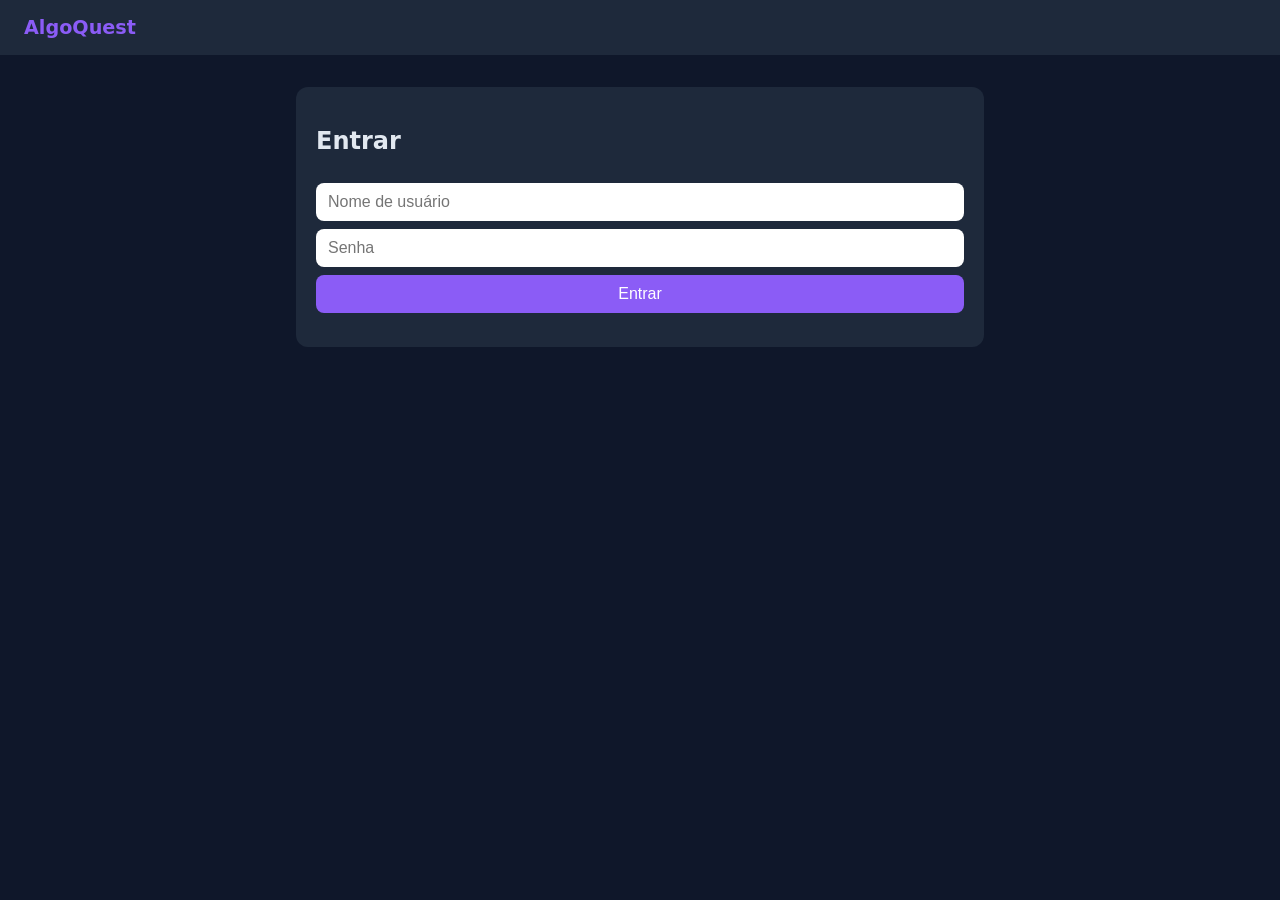
==== frontend/index.html @ e79b4422 "feat: estrutura inicial do AlgoQuest" ====
<!DOCTYPE html>
<html lang="pt-BR">
<head>
  <meta charset="UTF-8">
  <meta name="viewport" content="width=device-width, initial-scale=1">
  <title>AlgoQuest - Login</title>
  <link rel="stylesheet" href="css/style.css">
</head>
<body>
  <header><span class="logo">AlgoQuest</span></header>
  <main>
    <div class="card">
      <h2>Entrar</h2>
      <input id="usuario" placeholder="Nome de usuário">
      <input id="senha" type="password" placeholder="Senha">
      <button id="btnEntrar">Entrar</button>
      <p id="erro" class="muted"></p>
    </div>
  </main>
  <script src="js/api.js"></script>
  <script src="js/login.js"></script>
</body>
</html>
---- frontend/css/style.css ----
:root { --bg:#0f172a; --card:#1e293b; --text:#e2e8f0; --accent:#8b5cf6; --muted:#94a3b8; }
* { box-sizing: border-box; }
body { margin:0; font-family: system-ui, sans-serif; background:var(--bg); color:var(--text); }
header { display:flex; justify-content:space-between; align-items:center; padding:16px 24px; background:var(--card); }
header .logo { font-weight:700; color:var(--accent); font-size:1.2rem; }
main { max-width:720px; margin:32px auto; padding:0 16px; }
.card { background:var(--card); border-radius:12px; padding:20px; margin-bottom:16px; }
input, button { width:100%; padding:10px 12px; margin-top:8px; border-radius:8px; border:none; font-size:1rem; }
button { background:var(--accent); color:#fff; cursor:pointer; }
.muted { color:var(--muted); font-size:.9rem; }
.bar { height:8px; background:#334155; border-radius:4px; overflow:hidden; margin-top:8px; }
.bar > div { height:100%; width:0%; background:var(--accent); }
.opcao { display:block; background:#334155; color:var(--text); text-align:left; }
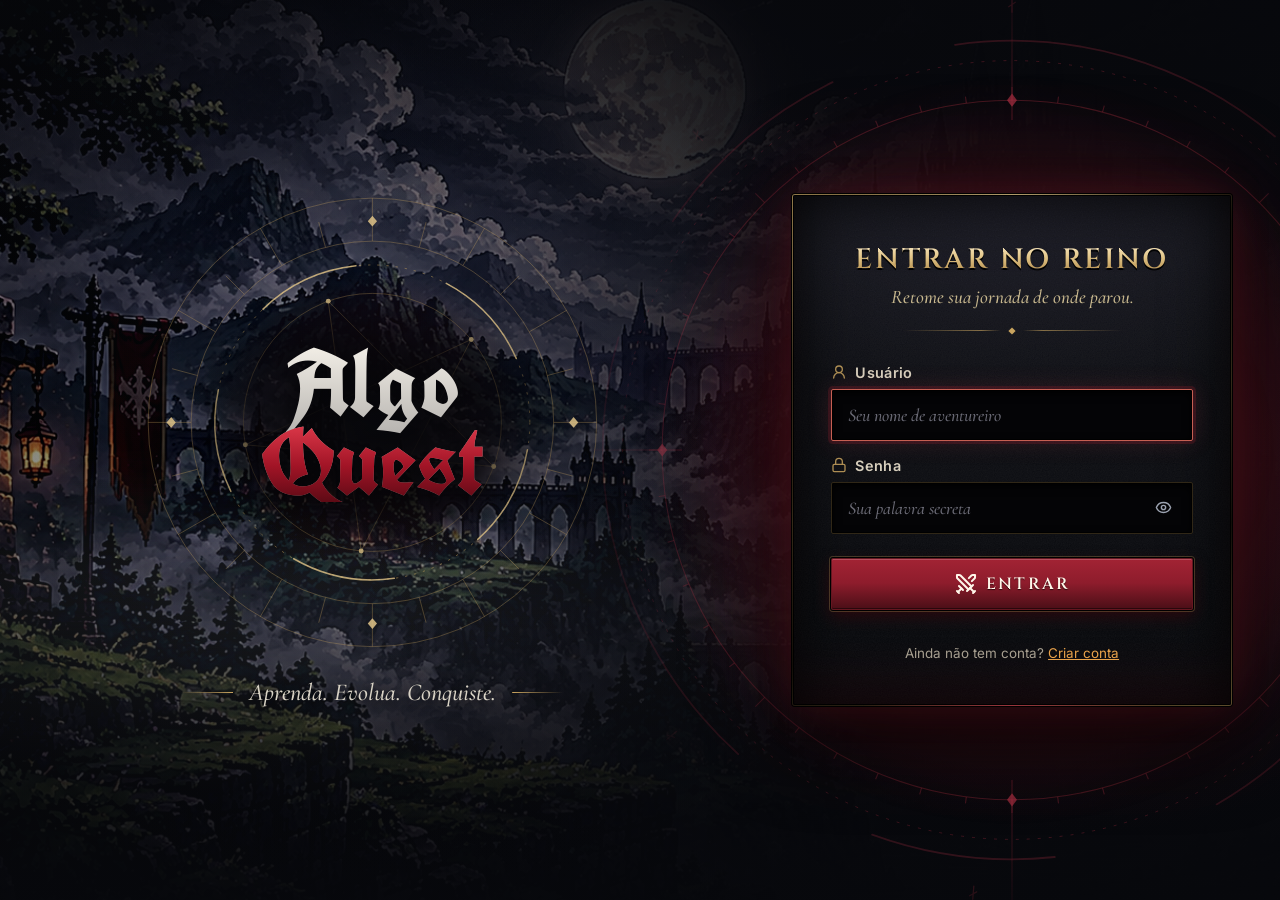
==== commit a1b53a35: "Publicação inicial da versão atual do AlgoQuest" ====
--- a/frontend/index.html
+++ b/frontend/index.html
@@ -1,23 +1,58 @@
 <!DOCTYPE html>
-<html lang="pt-BR">
-<head>
-  <meta charset="UTF-8">
-  <meta name="viewport" content="width=device-width, initial-scale=1">
-  <title>AlgoQuest - Login</title>
-  <link rel="stylesheet" href="css/style.css">
-</head>
-<body>
-  <header><span class="logo">AlgoQuest</span></header>
-  <main>
-    <div class="card">
-      <h2>Entrar</h2>
-      <input id="usuario" placeholder="Nome de usuário">
-      <input id="senha" type="password" placeholder="Senha">
-      <button id="btnEntrar">Entrar</button>
-      <p id="erro" class="muted"></p>
-    </div>
+<html lang="pt-BR"><head><meta charset="UTF-8"><meta name="viewport" content="width=device-width, initial-scale=1, viewport-fit=cover"><meta name="theme-color" content="#07080b">
+<link rel="preload" href="assets/fonts/unifrakturcook-latin-700-normal.woff2" as="font" type="font/woff2" crossorigin>
+<link rel="stylesheet" href="css/assets.css"><link rel="stylesheet" href="css/style.css"><link rel="stylesheet" href="css/avatares.css"><link rel="stylesheet" href="css/tema.css"><link rel="stylesheet" href="css/fantasia.css"><title>AlgoQuest - Login</title></head>
+<body class="pagina-login">
+  <main class="login">
+    <div class="login__cena" aria-hidden="true"><div class="cena__img"></div><div class="cena__nevoa"></div><div class="cena__nevoa cena__nevoa--b"></div><div class="cena__brasas" id="brasas"></div></div>
+    <section class="login__arte" aria-label="AlgoQuest">
+      <div class="emblema">
+        <svg class="astrolabio" viewBox="0 0 600 600" aria-hidden="true" focusable="false">
+  <g class="giro-lento"><circle cx="300" cy="300" r="292"/><circle cx="300" cy="300" r="236"/><path d="M536.0 300.0L592.0 300.0"/><path d="M528.0 361.1L560.8 369.9"/><path d="M504.4 418.0L552.9 446.0"/><path d="M466.9 466.9L490.9 490.9"/><path d="M418.0 504.4L446.0 552.9"/><path d="M361.1 528.0L369.9 560.8"/><path d="M300.0 536.0L300.0 592.0"/><path d="M238.9 528.0L230.1 560.8"/><path d="M182.0 504.4L154.0 552.9"/><path d="M133.1 466.9L109.1 490.9"/><path d="M95.6 418.0L47.1 446.0"/><path d="M72.0 361.1L39.2 369.9"/><path d="M64.0 300.0L8.0 300.0"/><path d="M72.0 238.9L39.2 230.1"/><path d="M95.6 182.0L47.1 154.0"/><path d="M133.1 133.1L109.1 109.1"/><path d="M182.0 95.6L154.0 47.1"/><path d="M238.9 72.0L230.1 39.2"/><path d="M300.0 64.0L300.0 8.0"/><path d="M361.1 72.0L369.9 39.2"/><path d="M418.0 95.6L446.0 47.1"/><path d="M466.9 133.1L490.9 109.1"/><path d="M504.4 182.0L552.9 154.0"/><path d="M528.0 238.9L560.8 230.1"/><path class="solid" d="M562.0 293.0l6 7-6 7-6-7z"/><path class="solid" d="M300.0 555.0l6 7-6 7-6-7z"/><path class="solid" d="M38.0 293.0l6 7-6 7-6-7z"/><path class="solid" d="M300.0 31.0l6 7-6 7-6-7z"/></g>
+  <g class="giro-inverso"><circle class="tracejado" cx="300" cy="300" r="205"/><path class="arc" d="M501.9 335.6A205 205 0 0 1 437.2 452.3"/><path class="arc" d="M328.5 503.0A205 205 0 0 1 197.5 477.5"/><path class="arc" d="M115.7 389.9A205 205 0 0 1 99.5 257.4"/><path class="arc" d="M157.6 152.5A205 205 0 0 1 278.6 96.1"/><path class="arc" d="M396.2 119.0A205 205 0 0 1 487.3 216.6"/></g>
+  <g class="giro-lento lento2"><circle cx="300" cy="300" r="168"/><g class="grafo"><path d="M457.9 357.5L134.6 329.2"/><path d="M285.4 467.4L242.5 142.1"/><path d="M134.6 329.2L428.7 192.0"/><path d="M242.5 142.1L457.9 357.5"/><path d="M428.7 192.0L285.4 467.4"/></g><circle class="solid" cx="457.9" cy="357.5" r="3.2"/><circle class="solid" cx="285.4" cy="467.4" r="3.2"/><circle class="solid" cx="134.6" cy="329.2" r="3.2"/><circle class="solid" cx="242.5" cy="142.1" r="3.2"/><circle class="solid" cx="428.7" cy="192.0" r="3.2"/></g>
+</svg>
+        <div class="emblema__marca"><div class="marca marca--grande">Algo<b>Quest</b></div></div>
+      </div>
+      <p class="lema">Aprenda. Evolua. Conquiste.</p>
+    </section>
+    <section class="login__form">
+      <div class="palco">
+      <div class="aura" aria-hidden="true">
+        <span class="aura__nevoa"></span><span class="aura__nevoa aura__nevoa--b"></span>
+        <svg class="aura__arcano" viewBox="0 0 800 900" aria-hidden="true" focusable="false">
+  <g class="aura__giro aura__giro--a"><circle cx="400" cy="450" r="318"/><path d="M718.0 450.0L730.0 450.0"/><path d="M715.3 491.5L721.2 492.3"/><path d="M707.2 532.3L713.0 533.9"/><path d="M693.8 571.7L699.3 574.0"/><path d="M675.4 609.0L680.6 612.0"/><path d="M652.3 643.6L657.0 647.2"/><path d="M624.9 674.9L633.3 683.3"/><path d="M593.6 702.3L597.2 707.0"/><path d="M559.0 725.4L562.0 730.6"/><path d="M521.7 743.8L524.0 749.3"/><path d="M482.3 757.2L483.9 763.0"/><path d="M441.5 765.3L442.3 771.2"/><path d="M400.0 768.0L400.0 780.0"/><path d="M358.5 765.3L357.7 771.2"/><path d="M317.7 757.2L316.1 763.0"/><path d="M278.3 743.8L276.0 749.3"/><path d="M241.0 725.4L238.0 730.6"/><path d="M206.4 702.3L202.8 707.0"/><path d="M175.1 674.9L166.7 683.3"/><path d="M147.7 643.6L143.0 647.2"/><path d="M124.6 609.0L119.4 612.0"/><path d="M106.2 571.7L100.7 574.0"/><path d="M92.8 532.3L87.0 533.9"/><path d="M84.7 491.5L78.8 492.3"/><path d="M82.0 450.0L70.0 450.0"/><path d="M84.7 408.5L78.8 407.7"/><path d="M92.8 367.7L87.0 366.1"/><path d="M106.2 328.3L100.7 326.0"/><path d="M124.6 291.0L119.4 288.0"/><path d="M147.7 256.4L143.0 252.8"/><path d="M175.1 225.1L166.7 216.7"/><path d="M206.4 197.7L202.8 193.0"/><path d="M241.0 174.6L238.0 169.4"/><path d="M278.3 156.2L276.0 150.7"/><path d="M317.7 142.8L316.1 137.0"/><path d="M358.5 134.7L357.7 128.8"/><path d="M400.0 132.0L400.0 120.0"/><path d="M441.5 134.7L442.3 128.8"/><path d="M482.3 142.8L483.9 137.0"/><path d="M521.7 156.2L524.0 150.7"/><path d="M559.0 174.6L562.0 169.4"/><path d="M593.6 197.7L597.2 193.0"/><path d="M624.9 225.1L633.3 216.7"/><path d="M652.3 256.4L657.0 252.8"/><path d="M675.4 291.0L680.6 288.0"/><path d="M693.8 328.3L699.3 326.0"/><path d="M707.2 367.7L713.0 366.1"/><path d="M715.3 408.5L721.2 407.7"/><path class="s" d="M718.0 444.0l4.5 6-4.5 6-4.5-6z"/><path class="s" d="M400.0 762.0l4.5 6-4.5 6-4.5-6z"/><path class="s" d="M82.0 444.0l4.5 6-4.5 6-4.5-6z"/><path class="s" d="M400.0 126.0l4.5 6-4.5 6-4.5-6z"/></g>
+  <g class="aura__giro aura__giro--b"><path d="M768.4 501.8A372 372 0 0 1 586.0 772.2"/><path d="M438.9 820.0A372 372 0 0 1 272.8 799.6"/><path d="M151.1 726.4A372 372 0 0 1 42.4 347.5"/><path d="M91.6 242.0A372 372 0 0 1 236.9 115.6"/><path d="M348.2 81.6A372 372 0 0 1 639.1 165.0"/><path d="M722.2 264.0A372 372 0 0 1 768.4 398.2"/><circle class="tr" cx="400" cy="450" r="354"/></g>
+  <g class="aura__fixo"><path d="M400 18V150M400 750V882M20 450H100M700 450H780"/><g class="f"><path d="M784.4 553.0L796.0 556.1M790.0 551.4L792.4 558.2"/><path d="M655.8 754.9L663.5 764.1M661.3 756.8L659.3 763.7"/><path d="M365.3 846.5L364.3 858.4M367.9 851.7L361.5 855.2"/><path d="M95.1 705.8L85.9 713.5M93.2 711.3L86.3 709.3"/><path d="M3.5 415.3L-8.4 414.3M-1.7 417.9L-5.2 411.5"/><path d="M118.6 168.6L110.1 160.1M112.9 167.2L114.3 160.1"/><path d="M400.0 52.0L400.0 40.0M397.0 47.0L403.0 43.0"/><path d="M655.8 145.1L663.5 135.9M656.7 139.4L663.9 140.1"/><path d="M784.4 347.0L796.0 343.9M788.5 342.8L793.9 347.6"/></g></g>
+</svg>
+        <span class="aura__fagulhas"><i></i><i></i><i></i><i></i><i></i><i></i><i></i></span>
+      </div>
+      <form class="portal" id="formLogin" novalidate aria-labelledby="tituloLogin">
+        <span class="portal__luz" aria-hidden="true"></span>
+        <header class="portal__topo">
+          <h1 id="tituloLogin">Entrar no Reino</h1>
+          <p>Retome sua jornada de onde parou.</p>
+        </header>
+        <div class="campo" data-campo="usuario">
+          <label for="usuario">Usuário</label>
+          <div class="campo__caixa">
+            <input id="usuario" name="usuario" autocomplete="username" autocapitalize="none" spellcheck="false" placeholder="Seu nome de aventureiro" aria-describedby="erroUsuario" required></div>
+          <p class="campo__erro" id="erroUsuario"></p>
+        </div>
+        <div class="campo" data-campo="senha">
+          <label for="senha">Senha</label>
+          <div class="campo__caixa">
+            <input id="senha" name="senha" type="password" autocomplete="current-password" placeholder="Sua palavra secreta" aria-describedby="erroSenha avisoCaps" required>
+            <button class="campo__olho" id="btnOlho" type="button" aria-label="Mostrar senha" aria-pressed="false"><i class="ic i-eye" aria-hidden="true"></i></button></div>
+          <p class="campo__erro" id="erroSenha"></p>
+          <p class="campo__aviso" id="avisoCaps" hidden><i class="ic i-triangle-alert" aria-hidden="true"></i>Caps Lock está ativado.</p>
+        </div>
+        <p class="alerta" id="erro" role="alert" hidden></p>
+        <button class="btn btn--primario btn--bloco btn--grande" id="btnEntrar" type="submit"><i class="ic i-swords btn__espada" aria-hidden="true"></i><span class="btn__rotulo">Entrar</span><i class="ic i-arrow-right" aria-hidden="true"></i><i class="ic i-loader-circle btn__giro" aria-hidden="true"></i></button>
+        <p class="portal__nota"><span id="notaModo">Ainda não tem conta?</span> <button type="button" class="portal__modo" id="btnModo">Criar conta</button></p>
+      </form>
+      </div>
+    </section>
   </main>
-  <script src="js/api.js"></script>
-  <script src="js/login.js"></script>
-</body>
-</html>
+  <script src="js/api.js"></script><script src="js/ui-base.js"></script><script src="js/login.js"></script>
+</body></html>
--- a/frontend/css/assets.css
+++ b/frontend/css/assets.css
@@ -0,0 +1,33 @@
+@font-face{font-family:'Cormorant Garamond';font-weight:500;font-style:italic;font-display:swap;src:url(../assets/fonts/cormorant-garamond-latin-500-italic.woff2) format('woff2')}
+@font-face{font-family:'Cormorant Garamond';font-weight:600;font-style:italic;font-display:swap;src:url(../assets/fonts/cormorant-garamond-latin-600-italic.woff2) format('woff2')}
+@font-face{font-family:'Inter';font-weight:500;font-display:swap;src:url(../assets/fonts/inter-latin-500-normal.woff2) format('woff2')}
+@font-face{font-family:'Cinzel';font-weight:600;font-display:swap;src:url(../assets/fonts/cinzel-latin-600-normal.woff2) format('woff2')}
+@font-face{font-family:'Inter';font-weight:400;font-display:swap;src:url(../assets/fonts/inter-latin-400-normal.woff2) format('woff2')}
+@font-face{font-family:'Inter';font-weight:600;font-display:swap;src:url(../assets/fonts/inter-latin-600-normal.woff2) format('woff2')}
+@font-face{font-family:'UnifrakturCook';font-weight:700;font-display:block;src:url(../assets/fonts/unifrakturcook-latin-700-normal.woff2) format('woff2')}
+.i-activity{--i:url(../assets/icons/activity.svg)}
+.i-arrow-down-up{--i:url(../assets/icons/arrow-down-up.svg)}
+.i-arrow-right{--i:url(../assets/icons/arrow-right.svg)}
+.i-book-open{--i:url(../assets/icons/book-open.svg)}
+.i-camera{--i:url(../assets/icons/camera.svg)}
+.i-chevron-down{--i:url(../assets/icons/chevron-down.svg)}
+.i-circle-check{--i:url(../assets/icons/circle-check.svg)}
+.i-circle-x{--i:url(../assets/icons/circle-x.svg)}
+.i-crown{--i:url(../assets/icons/crown.svg)}
+.i-hash{--i:url(../assets/icons/hash.svg)}
+.i-layout-grid{--i:url(../assets/icons/layout-grid.svg)}
+.i-log-out{--i:url(../assets/icons/log-out.svg)}
+.i-map{--i:url(../assets/icons/map.svg)}
+.i-network{--i:url(../assets/icons/network.svg)}
+.i-scroll-text{--i:url(../assets/icons/scroll-text.svg)}
+.i-search{--i:url(../assets/icons/search.svg)}
+.i-star{--i:url(../assets/icons/star.svg)}
+.i-swords{--i:url(../assets/icons/swords.svg)}
+.i-zap{--i:url(../assets/icons/zap.svg)}
+
+.i-eye{--i:url(../assets/icons/eye.svg)}
+.i-eye-off{--i:url(../assets/icons/eye-off.svg)}
+.i-loader-circle{--i:url(../assets/icons/loader-circle.svg)}
+.i-triangle-alert{--i:url(../assets/icons/triangle-alert.svg)}
+.i-trophy{--i:url(../assets/icons/trophy.svg)}
+.i-flag{--i:url(../assets/icons/flag.svg)}
--- a/frontend/css/style.css
+++ b/frontend/css/style.css
@@ -1,13 +1,395 @@
-:root { --bg:#0f172a; --card:#1e293b; --text:#e2e8f0; --accent:#8b5cf6; --muted:#94a3b8; }
-* { box-sizing: border-box; }
-body { margin:0; font-family: system-ui, sans-serif; background:var(--bg); color:var(--text); }
-header { display:flex; justify-content:space-between; align-items:center; padding:16px 24px; background:var(--card); }
-header .logo { font-weight:700; color:var(--accent); font-size:1.2rem; }
-main { max-width:720px; margin:32px auto; padding:0 16px; }
-.card { background:var(--card); border-radius:12px; padding:20px; margin-bottom:16px; }
-input, button { width:100%; padding:10px 12px; margin-top:8px; border-radius:8px; border:none; font-size:1rem; }
-button { background:var(--accent); color:#fff; cursor:pointer; }
-.muted { color:var(--muted); font-size:.9rem; }
-.bar { height:8px; background:#334155; border-radius:4px; overflow:hidden; margin-top:8px; }
-.bar > div { height:100%; width:0%; background:var(--accent); }
-.opcao { display:block; background:#334155; color:var(--text); text-align:left; }
+:root{
+  --bg:#07080b; --surface:#0e1116; --raised:#151a22; --line:#252b36; --steel:#3b4452;
+  --text:#e8e4da; --muted:#98a0ae; --crimson:#a3212b; --crimson-hi:#d0343e; --blood:#3a0d12;
+  --gold:#b89a5e; --gold-hi:#dcc084; --silver:#b9bfca; --moss:#3f9a5a; --r:4px; --tom:var(--steel);
+  --f-logo:"UnifrakturCook",serif; --f-head:"Cinzel",Georgia,serif; --f-ui:"Inter",system-ui,sans-serif; --f-lore:"Cormorant Garamond",Georgia,serif;
+  --s1:.25rem; --s2:.5rem; --s3:.75rem; --s4:1rem; --s5:1.5rem; --s6:2.5rem;
+  --gap:16px; --menu-w:240px; --perfil-w:320px;
+  --noise:url("data:image/svg+xml,%3Csvg xmlns='http://www.w3.org/2000/svg' width='140' height='140'%3E%3Cfilter id='n'%3E%3CfeTurbulence type='fractalNoise' baseFrequency='.85' numOctaves='3'/%3E%3CfeColorMatrix values='0 0 0 0 1 0 0 0 0 1 0 0 0 0 1 0 0 0 .045 0'/%3E%3C/filter%3E%3Crect width='140' height='140' filter='url(%23n)'/%3E%3C/svg%3E");
+  --circuito:url("data:image/svg+xml,%3Csvg xmlns='http://www.w3.org/2000/svg' width='120' height='120' fill='none' stroke='%23b89a5e' stroke-opacity='.35' stroke-width='1'%3E%3Cpath d='M120 14H78l-10 10H40M120 34h-30l-8 8v22M120 58h-14M60 14v16l-10 10M40 24v22'/%3E%3Ccircle cx='40' cy='24' r='2.5'/%3E%3Ccircle cx='82' cy='64' r='2.5'/%3E%3Ccircle cx='106' cy='58' r='2.5'/%3E%3C/svg%3E");
+  --anel:url("data:image/svg+xml,%3Csvg xmlns='http://www.w3.org/2000/svg' viewBox='0 0 300 300' fill='none' stroke='%23b89a5e' stroke-width='1'%3E%3Ccircle cx='150' cy='150' r='148' stroke-opacity='.5'/%3E%3Ccircle cx='150' cy='150' r='120' stroke-opacity='.4'/%3E%3Cpath d='M270.0 150.0L296.0 150.0M268.2 170.8L282.0 173.3M262.8 191.0L275.9 195.8M253.9 210.0L276.4 223.0M241.9 227.1L252.6 236.1M227.1 241.9L236.1 252.6M210.0 253.9L223.0 276.4M191.0 262.8L195.8 275.9M170.8 268.2L173.3 282.0M150.0 270.0L150.0 296.0M129.2 268.2L126.7 282.0M109.0 262.8L104.2 275.9M90.0 253.9L77.0 276.4M72.9 241.9L63.9 252.6M58.1 227.1L47.4 236.1M46.1 210.0L23.6 223.0M37.2 191.0L24.1 195.8M31.8 170.8L18.0 173.3M30.0 150.0L4.0 150.0M31.8 129.2L18.0 126.7M37.2 109.0L24.1 104.2M46.1 90.0L23.6 77.0M58.1 72.9L47.4 63.9M72.9 58.1L63.9 47.4M90.0 46.1L77.0 23.6M109.0 37.2L104.2 24.1M129.2 31.8L126.7 18.0M150.0 30.0L150.0 4.0M170.8 31.8L173.3 18.0M191.0 37.2L195.8 24.1M210.0 46.1L223.0 23.6M227.1 58.1L236.1 47.4M241.9 72.9L252.6 63.9M253.9 90.0L276.4 77.0M262.8 109.0L275.9 104.2M268.2 129.2L282.0 126.7' stroke-opacity='.5'/%3E%3Ccircle cx='150' cy='150' r='100' stroke-opacity='.3' stroke-dasharray='2 6'/%3E%3Cpath d='M250.0 150.0A100 100 0 0 1 226.6 214.3M150.0 250.0A100 100 0 0 1 85.7 226.6M50.0 150.0A100 100 0 0 1 73.4 85.7M150.0 50.0A100 100 0 0 1 214.3 73.4' stroke='%23dcc084' stroke-width='2' stroke-opacity='.7' stroke-linecap='round'/%3E%3Ccircle cx='150' cy='150' r='64' stroke-opacity='.35'/%3E%3Cpath d='M150 86V214M86 150H214' stroke-opacity='.25'/%3E%3Cpath d='M150 138l12 12-12 12-12-12z' fill='%23dcc084' fill-opacity='.7' stroke='none'/%3E%3C/svg%3E");
+  --grade:url("data:image/svg+xml,%3Csvg xmlns='http://www.w3.org/2000/svg' width='24' height='24'%3E%3Cpath d='M24 0H0v24' fill='none' stroke='%23ffffff' stroke-opacity='.05'/%3E%3C/svg%3E");
+}
+@property --ang{syntax:"<angle>";inherits:false;initial-value:0deg}
+*{box-sizing:border-box}
+html{background:var(--bg);scroll-behavior:smooth;-webkit-text-size-adjust:100%}
+body{margin:0;min-height:100vh;min-height:100dvh;font:400 .95rem/1.6 var(--f-ui);color:var(--text);overflow-x:hidden;
+  background:var(--theme-atmosfera),var(--noise),radial-gradient(900px 500px at 50% -10%,var(--glow),transparent),var(--bg)}
+h1,h2,h3,p,dl,dd{margin:0}
+h1,h2,h3{font-family:var(--f-head);font-weight:600;letter-spacing:.03em;line-height:1.25}
+a{color:inherit;text-decoration:none}
+button,input,summary{font:inherit;color:inherit}
+:focus-visible{outline:2px solid var(--gold-hi);outline-offset:2px}
+[hidden]{display:none!important}
+.sr{position:absolute;width:1px;height:1px;overflow:hidden;clip:rect(0 0 0 0)}
+.muted{color:var(--muted)}
+.ic{display:inline-block;width:1.15em;height:1.15em;flex:none;background:currentColor;-webkit-mask:var(--i) center/contain no-repeat;mask:var(--i) center/contain no-repeat}
+.filete{height:1px;border:0;margin:0;background:linear-gradient(90deg,transparent,var(--gold),transparent);opacity:.7}
+.superficie{position:relative;background:var(--circuito) right top/120px no-repeat,var(--noise),linear-gradient(180deg,var(--raised),var(--surface));
+  border:1px solid var(--line);border-radius:var(--r);box-shadow:inset 0 1px 0 #ffffff0d,0 12px 32px #0009}
+.marca{font:2.3rem/1 var(--f-logo);padding:0 var(--s2);white-space:nowrap}
+.marca b{color:var(--crimson-hi);font-weight:400}
+.app{display:grid;grid-template-columns:var(--menu-w) minmax(0,1fr) var(--perfil-w);gap:var(--gap);max-width:1680px;margin:0 auto;padding:var(--gap);height:100vh;height:100dvh}
+.app--foco{grid-template-columns:var(--menu-w) minmax(0,1fr);grid-template-rows:auto minmax(0,1fr)}
+.app--foco .menu{grid-row:1/3}
+.app--foco .perfil{grid-column:2;grid-row:1}
+.app--foco .conteudo{grid-column:2;grid-row:2}
+.menu,.perfil{min-height:0;height:100%}
+.conteudo{display:grid;grid-auto-rows:max-content;gap:var(--s5);min-width:0;min-height:0;align-content:start;overflow-y:auto;overflow-x:hidden;padding:2px 6px 2px 2px;margin-right:-6px;scrollbar-width:thin;scrollbar-color:#3b4452 transparent}
+.conteudo::-webkit-scrollbar{width:6px}.conteudo::-webkit-scrollbar-thumb{background:var(--steel);border-radius:3px}
+body.pagina-app{overflow:hidden}
+.menu{background-image:var(--noise),linear-gradient(180deg,var(--raised),var(--surface));background-size:140px 140px,auto;background-position:0 0,0 0;background-repeat:repeat,no-repeat;display:flex;flex-direction:column;gap:var(--s5);padding:var(--s5) var(--s4);overflow:hidden}
+.menu::after{content:"";position:absolute;left:0;right:0;bottom:150px;height:120px;background:var(--circuito) left center/120px no-repeat;opacity:.45;pointer-events:none}
+.menu__nav{display:grid;gap:var(--s2)}
+.menu__item{position:relative;display:flex;align-items:center;gap:var(--s3);padding:.75rem var(--s3);border:1px solid transparent;border-radius:var(--r);color:var(--muted);font-weight:600;transition:color .2s,background .2s}
+.menu__item:hover{color:var(--text);background:#ffffff08}
+.menu__item.is-ativo{color:var(--text);border-color:var(--crimson-lo);background:linear-gradient(90deg,var(--blood),transparent);box-shadow:inset 3px 0 0 var(--crimson-hi);animation:brasa 5s ease-in-out infinite}
+.menu__lema{margin-top:auto;padding:var(--s4) var(--s2);font:italic 500 1.1rem/1.3 var(--f-lore);color:var(--muted);text-align:center;border-top:1px solid var(--line)}
+.menu__sair{position:relative;z-index:1;background:var(--surface)!important;display:flex;align-items:center;gap:var(--s3);padding:.7rem var(--s3);background:none;border:1px solid var(--line);border-radius:var(--r);color:var(--muted);cursor:pointer;min-height:44px;transition:color .2s,border-color .2s}
+.menu__sair:hover{color:var(--text);border-color:var(--steel)}
+.btn{display:inline-flex;align-items:center;justify-content:center;gap:var(--s2);min-height:44px;padding:.65rem 1.25rem;border-radius:var(--r);border:1px solid;cursor:pointer;font:600 .9rem var(--f-ui);letter-spacing:.02em;transition:filter .2s,transform .1s,border-color .2s,box-shadow .2s}
+.btn--grande{min-height:52px;font-size:.98rem;padding-inline:1.6rem}
+.btn--primario{color:#fff;border-color:#c0485066;background:linear-gradient(180deg,var(--crimson-hi),var(--crimson) 55%,var(--crimson-lo));box-shadow:inset 0 1px 0 #ffffff33,0 4px 14px color-mix(in srgb,var(--crimson) 27%,transparent)}
+.btn--primario:hover{filter:brightness(1.12);box-shadow:inset 0 1px 0 #ffffff33,0 6px 22px color-mix(in srgb,var(--crimson) 47%,transparent)}
+.btn--fantasma{background:#ffffff06;border-color:var(--steel);color:var(--text)}
+.btn--fantasma:hover{border-color:var(--gold);background:color-mix(in srgb,var(--gold) 6%,transparent)}
+.btn:active{transform:translateY(1px)}
+.btn:disabled{opacity:.5;cursor:not-allowed}
+.btn--bloco{width:100%}
+.btn .ic{transition:transform .2s}
+.btn:hover .i-arrow-right{transform:translateX(3px)}
+.hex{position:relative;display:grid;place-items:center;width:2.9rem;height:2.9rem;flex:none;color:var(--silver);font-size:1.15rem;
+  background:linear-gradient(135deg,var(--tom),#0000 60%,var(--tom));clip-path:polygon(50% 0,93% 25%,93% 75%,50% 100%,7% 75%,7% 25%)}
+.hex::before{content:"";position:absolute;inset:2px;background:var(--bg);clip-path:inherit}
+.hex .ic{position:relative}
+.hex--lg{width:3.6rem;height:3.6rem;font-size:1.45rem;--tom:var(--gold)}
+.quartel{display:grid;gap:var(--s5);padding:var(--s5) var(--s5) var(--s5);overflow:hidden;isolation:isolate}
+.quartel__cena{position:absolute;inset:0;z-index:-1;overflow:hidden;pointer-events:none;
+  -webkit-mask:linear-gradient(90deg,transparent 18%,#000 80%);mask:linear-gradient(90deg,transparent 18%,#000 80%)}
+.quartel__cena::before{content:"";position:absolute;inset:-6%;background:linear-gradient(180deg,color-mix(in srgb,var(--surface) 20%,transparent),color-mix(in srgb,var(--surface) 80%,transparent) 92%),url(../assets/img/castelo-hd.jpg) 72% 28%/cover;opacity:.7;animation:deriva 50s ease-in-out infinite alternate}
+.quartel__topo{display:grid;justify-items:start;gap:var(--s3);padding:var(--s3) 0 var(--s2);max-width:34rem}
+.quartel h1{font-size:clamp(1.5rem,2.4vw,2.1rem);overflow-wrap:anywhere}
+.lore{font:italic 500 1.3rem/1.35 var(--f-lore);color:#cfcabd}
+.quartel .btn{margin-top:var(--s2);max-width:100%;text-align:left}
+.quartel .btn span{overflow:hidden;text-overflow:ellipsis;white-space:nowrap}
+.visao{display:grid;grid-template-columns:repeat(4,1fr);gap:var(--s3)}
+.visao div{position:relative;display:grid;gap:2px;align-content:start;padding:var(--s3) var(--s4);border-left:2px solid var(--gold);background:linear-gradient(90deg,color-mix(in srgb,var(--gold) 10%,transparent),color-mix(in srgb,var(--surface) 69%,transparent));backdrop-filter:blur(2px)}
+.visao dd{font:600 1.6rem/1.1 var(--f-head);font-variant-numeric:tabular-nums}
+.visao dt{font-size:.82rem;color:var(--muted)}
+.visao__fio{display:block;height:3px;margin-top:var(--s2);background:#ffffff12;overflow:hidden}
+.visao__fio i{display:block;height:100%;width:0;background:var(--gold);transition:width 1.1s cubic-bezier(.2,.7,.2,1) .2s}
+.secao__titulo{display:flex;align-items:center;justify-content:space-between;gap:var(--s4);margin-bottom:var(--s4)}
+.secao__titulo h2{font-size:1.15rem;color:var(--silver);display:flex;align-items:center;gap:var(--s2)}
+.alterna{display:inline-flex;border:1px solid var(--line);border-radius:var(--r);overflow:hidden;background:#0008}
+.alterna button{display:inline-flex;align-items:center;gap:var(--s2);min-height:42px;padding:0 var(--s4);background:none;border:0;cursor:pointer;color:var(--muted);font-size:.85rem;font-weight:600;transition:color .2s,background .2s,box-shadow .2s}
+.alterna button:hover{color:var(--text)}
+.alterna button[aria-pressed=true]{color:var(--text);background:var(--blood);box-shadow:inset 0 -2px 0 var(--crimson-hi)}
+.vista{animation:troca .45s cubic-bezier(.2,.7,.2,1) both}
+.grade{display:grid;grid-template-columns:repeat(auto-fill,minmax(270px,1fr));gap:var(--s4)}
+.missao{display:flex;flex-direction:column;overflow:hidden;border-radius:var(--r);border:1px solid var(--line);background:linear-gradient(180deg,var(--raised),var(--surface));transition:transform .25s,border-color .25s,box-shadow .25s}
+.missao:hover,.missao:focus-within{transform:translateY(-3px);border-color:color-mix(in srgb,var(--tom) 70%,var(--line));box-shadow:0 16px 32px #000a,0 0 28px color-mix(in srgb,var(--tom) 22%,transparent)}
+.missao__arte{position:relative;aspect-ratio:16/7;overflow:visible;background:var(--grade),radial-gradient(ellipse at 70% 40%,color-mix(in srgb,var(--tom) 24%,#0a0c10),var(--bg) 75%)}
+.missao__arte::after{content:"";position:absolute;inset:0;background:linear-gradient(180deg,transparent 50%,var(--surface));pointer-events:none}
+.arte-svg{position:absolute;inset:0;width:100%;height:100%;overflow:hidden}
+.arte-svg .l{fill:none;stroke:var(--tom);stroke-width:1.5;stroke-linecap:round;opacity:.9}
+.arte-svg .f{fill:none;stroke:var(--tom);stroke-width:1;opacity:.28}
+.arte-svg .n{fill:#090b0f;stroke:var(--tom);stroke-width:1.5}
+.arte-svg .h{fill:var(--tom);filter:drop-shadow(0 0 4px var(--tom))}
+.arte-svg .fx{stroke-dasharray:4 7}
+.missao:hover .arte-svg .fx,.missao--destaque .arte-svg .fx{animation:marcha 2.4s linear infinite}
+.missao__simbolo{position:absolute;left:var(--s4);bottom:-1.2rem;z-index:1}
+.missao__corpo{display:flex;flex:1;flex-direction:column;gap:var(--s3);padding:var(--s5) var(--s4) var(--s4)}
+.missao h3{font-size:1.1rem}
+.missao__desc{flex:1;color:var(--muted);font-size:.92rem;line-height:1.55}
+.missao__meta{display:flex;justify-content:space-between;font-size:.82rem;color:var(--silver)}
+.missao--destaque{grid-column:1/-1;flex-direction:row;border-color:var(--crimson-lo);box-shadow:0 0 0 1px color-mix(in srgb,var(--crimson) 13%,transparent),0 14px 34px #0009}
+.missao--destaque .missao__arte{flex:0 0 42%;aspect-ratio:auto;min-height:230px}
+.missao--destaque .missao__arte::after{background:linear-gradient(90deg,transparent 50%,var(--surface))}
+.missao--destaque .missao__simbolo{bottom:var(--s4)}
+.missao--destaque .missao__simbolo .hex{animation:pulso-hex 4.5s ease-in-out infinite}
+.missao--destaque .missao__corpo{padding:var(--s5);gap:var(--s3);justify-content:center}
+.missao--destaque h3{font-size:1.4rem}
+.missao--destaque .btn{width:auto;align-self:flex-start;min-width:14rem}
+.etiqueta{display:inline-flex;align-items:center;gap:var(--s2);align-self:flex-start;font:600 .85rem var(--f-ui);color:var(--crimson-hi)}
+.etiqueta::before{content:"";width:7px;height:7px;transform:rotate(45deg);background:var(--crimson-hi);box-shadow:0 0 8px var(--crimson-hi)}
+.selo{position:absolute;top:var(--s3);right:var(--s3);z-index:1;display:inline-flex;align-items:center;gap:var(--s2);padding:.2rem .6rem;border:1px solid color-mix(in srgb,var(--gold) 53%,transparent);border-radius:2px;background:color-mix(in srgb,var(--surface) 80%,transparent);color:var(--gold-hi);font:600 .78rem var(--f-ui)}
+.trilha{height:8px;border-radius:2px;background:var(--bg);border:1px solid var(--line);overflow:hidden;position:relative}
+.trilha>i{display:block;height:100%;width:0;background:linear-gradient(90deg,#2b7a45,var(--moss));box-shadow:0 0 10px #3f9a5a66;transition:width 1s cubic-bezier(.2,.7,.2,1)}
+.trilha::after{content:"";position:absolute;inset:0;background:repeating-linear-gradient(90deg,transparent 0 9px,#000a 9px 10px);pointer-events:none}
+.trilha--xp>i{background:linear-gradient(90deg,#7e1820,var(--crimson-hi));box-shadow:0 0 10px color-mix(in srgb,var(--crimson-hi) 40%,transparent)}
+.mapa{position:relative;overflow:hidden;background:var(--grade),radial-gradient(ellipse 60% 40% at 30% 12%,color-mix(in srgb,var(--gold) 7%,transparent),transparent),radial-gradient(ellipse 60% 40% at 70% 88%,color-mix(in srgb,var(--crimson) 8%,transparent),transparent),linear-gradient(180deg,var(--raised),var(--surface))}
+.mapa__trilha{position:absolute;left:0;right:0;top:16px;width:100%;height:calc(100% - 32px)}
+.trecho{fill:none;stroke:#586174;stroke-width:2;stroke-dasharray:2 9;stroke-linecap:round;vector-effect:non-scaling-stroke;animation:marcha 3.2s linear infinite}
+.trecho--ouro{stroke:var(--gold-hi);stroke-width:2.5;stroke-dasharray:7 7;filter:drop-shadow(0 0 4px var(--gold))}
+.no{position:absolute;display:grid;justify-items:center;gap:var(--s1);width:max-content;max-width:46%;transform:translate(-50%,-50%);text-align:center;--tom:var(--gold);padding:var(--s2);border-radius:var(--r)}
+.no__selo{position:relative;display:grid;place-items:center;width:5.2rem;height:5.2rem;margin-bottom:var(--s1)}
+.no__anel{position:absolute;inset:0;width:100%;height:100%;transform:rotate(-90deg)}
+.no__anel circle{fill:none;stroke-width:2.5}
+.no__anel .a0{stroke:#ffffff16}
+.no__anel .a1{stroke:var(--tom);stroke-linecap:round;filter:drop-shadow(0 0 3px var(--tom))}
+.no .hex{width:3.5rem;height:3.5rem;font-size:1.4rem;transition:transform .25s,filter .25s}
+.no:hover .hex,.no:focus-visible .hex{transform:scale(1.08);filter:drop-shadow(0 0 10px var(--tom))}
+.no__ok{position:absolute;right:-2px;bottom:2px;display:grid;place-items:center;width:1.4rem;height:1.4rem;border-radius:50%;background:var(--bg);color:var(--gold-hi);font-size:1.1rem}
+.no__placa{display:grid;justify-items:center;gap:1px;padding:.4rem .8rem;border:1px solid var(--line);border-radius:3px;background:color-mix(in srgb,var(--surface) 95%,transparent);box-shadow:0 6px 16px #000a;transition:border-color .25s}
+.no:hover .no__placa,.no:focus-visible .no__placa{border-color:var(--tom)}
+.no--alvo .no__placa{border-color:color-mix(in srgb,var(--tom) 55%,var(--line))}
+.no strong{font:600 .92rem/1.25 var(--f-head)}
+.no__meta{font-size:.8rem;color:var(--muted)}
+.no__aqui{display:inline-flex;align-items:center;gap:.35rem;margin-top:var(--s1);padding:.1rem .6rem;border:1px solid color-mix(in srgb,var(--crimson) 60%,transparent);border-radius:2px;background:color-mix(in srgb,var(--blood) 80%,transparent);color:#f1c3c6;font:600 .78rem var(--f-ui)}
+.no--alvo .no__selo::before{content:"";position:absolute;inset:-18px;border-radius:50%;background:radial-gradient(circle,color-mix(in srgb,var(--tom) 45%,transparent),transparent 68%);animation:halo 3.6s ease-in-out infinite;pointer-events:none}
+.no--feito .hex{--tom:var(--gold)}
+.perfil{display:flex;flex-direction:column;align-items:center;gap:var(--s4);padding:var(--s5);overflow-x:hidden;overflow-y:auto;scrollbar-width:thin}
+.perfil::after{content:"";position:absolute;left:50%;bottom:72px;width:min(300px,86%);aspect-ratio:1;translate:-50% 0;background:var(--anel) center/contain no-repeat;opacity:.42;pointer-events:none;animation:giro 240s linear infinite}
+.perfil>*{position:relative;z-index:1}
+.perfil__moldura{position:relative;flex:none;width:184px;height:184px;padding:6px;border-radius:50%;margin:var(--s3) 0 var(--s2);
+  background:conic-gradient(from 210deg,#6c7482,var(--steel-lo),var(--gold),var(--steel-lo),#8b93a1,var(--steel-lo),#6c7482);box-shadow:0 0 0 3px #000,0 10px 30px #000c,0 0 36px color-mix(in srgb,var(--gold) 12%,transparent)}
+.perfil__moldura::before{content:"";position:absolute;inset:-16px;border-radius:50%;background:repeating-conic-gradient(var(--gold) 0 .6deg,transparent .6deg 6deg);opacity:.45;
+  -webkit-mask:radial-gradient(circle,transparent 66%,#000 67%,#000 71%,transparent 72%);mask:radial-gradient(circle,transparent 66%,#000 67%,#000 71%,transparent 72%);animation:giro 80s linear infinite}
+.perfil__moldura::after{content:"";position:absolute;inset:0;border-radius:50%;background:conic-gradient(from var(--ang),transparent 0 78%,#f2dca355 90%,transparent);
+  -webkit-mask:radial-gradient(circle,transparent 62%,#000 64%);mask:radial-gradient(circle,transparent 62%,#000 64%);animation:varrer 14s linear infinite;pointer-events:none}
+.perfil__retrato{position:relative;width:100%;height:100%;border-radius:50%;object-fit:cover;display:block;background:#000;box-shadow:inset 0 0 18px #000}
+.perfil__nivel-selo{position:absolute;left:-4px;bottom:6px;z-index:1;display:grid;place-items:center;width:2.7rem;height:2.7rem;background:linear-gradient(135deg,var(--gold-hi),#6b5630);clip-path:polygon(50% 0,93% 25%,93% 75%,50% 100%,7% 75%,7% 25%);filter:drop-shadow(0 4px 6px #000)}
+.perfil__nivel-selo::before{content:"";position:absolute;inset:2px;background:#10141a;clip-path:inherit}
+.perfil__nivel-selo b{position:relative;font:600 1rem var(--f-head);color:var(--gold-hi)}
+.perfil__trocar{position:absolute;right:0;bottom:6px;z-index:1;display:grid;place-items:center;width:44px;height:44px;border-radius:50%;cursor:pointer;background:var(--raised);border:1px solid var(--steel);color:var(--silver);box-shadow:0 4px 10px #000a;transition:border-color .2s,color .2s,transform .2s}
+.perfil__trocar:hover,.perfil__trocar:focus-within{border-color:var(--gold);color:#fff;transform:scale(1.06)}
+.perfil__id{display:grid;justify-items:center;gap:2px;max-width:100%}
+.perfil__nome{font-size:1.4rem;text-align:center;overflow-wrap:anywhere}
+.perfil__nivel{color:var(--gold);font:600 .95rem var(--f-head);letter-spacing:.08em}
+.perfil__xp{width:100%;display:grid;gap:var(--s2);font-size:.85rem;color:var(--muted)}
+.perfil__xp div:first-child,.perfil__geral div:first-child{display:flex;justify-content:space-between}
+.stats{display:grid;grid-template-columns:repeat(3,1fr);width:100%;border:1px solid var(--line);border-radius:var(--r);background:#0007}
+.stats div{display:grid;justify-items:center;gap:2px;padding:var(--s3) var(--s2)}
+.stats div+div{border-left:1px solid var(--line)}
+.stats .ic{color:var(--gold)}
+.stats dd{font:600 1.15rem var(--f-head);font-variant-numeric:tabular-nums}
+.stats dt{font-size:.78rem;color:var(--muted)}
+.perfil__geral{width:100%;display:grid;gap:var(--s2);font-size:.88rem;color:var(--silver)}
+.perfil__geral b{font-family:var(--f-head)}
+.perfil__nota{margin-top:auto;font-size:.76rem;color:var(--muted);text-align:center}
+.perfil--compacto{display:block;padding:var(--s2) var(--s4);height:auto;overflow:visible}
+.perfil--compacto::after{display:none}
+.perfil--compacto summary{display:flex;align-items:center;gap:var(--s3);list-style:none;cursor:pointer;min-height:56px}
+.perfil--compacto summary::-webkit-details-marker{display:none}
+.mini__moldura{position:relative;flex:none;padding:3px;border-radius:50%;background:conic-gradient(from 210deg,#6c7482,var(--steel-lo),var(--gold),var(--steel-lo),#8b93a1,#6c7482)}
+.mini{display:block;width:44px;height:44px;border-radius:50%;object-fit:cover;background:#000}
+.mini__txt{display:grid;flex:1;min-width:0}
+.mini__txt b{font:600 1.05rem var(--f-head);overflow:hidden;text-overflow:ellipsis;white-space:nowrap}
+.mini__txt span{font-size:.82rem;color:var(--muted);overflow:hidden;text-overflow:ellipsis;white-space:nowrap}
+.perfil--compacto summary>.ic{transition:transform .25s;color:var(--muted)}
+.perfil--compacto[open] summary>.ic{transform:rotate(180deg)}
+.detalhes{display:flex;flex-wrap:wrap;align-items:center;gap:var(--s4);padding:var(--s3) 0 var(--s2);margin-top:var(--s2);border-top:1px solid var(--line);animation:troca .3s both}
+.detalhes .stats{flex:1;min-width:230px}
+.detalhes .perfil__xp{flex-basis:100%}
+.detalhes .perfil__trocar{position:static}
+.detalhes .perfil__nota{flex-basis:100%;text-align:left;margin:0}
+.app--foco .conteudo>*{width:100%;max-width:940px;margin-inline:auto}
+.app--foco .perfil--compacto{width:100%;max-width:940px;justify-self:center}
+.voltar{display:inline-flex;align-items:center;gap:var(--s2);min-height:40px;color:var(--muted);font-size:.9rem;transition:color .2s}
+.voltar .ic{transform:scaleX(-1)}
+.voltar:hover{color:var(--text)}
+.desafio{display:grid;gap:var(--s5);padding:var(--s5) var(--s6)}
+.desafio__cab{display:grid;gap:var(--s3)}
+.desafio__mod{display:flex;align-items:center;gap:var(--s3);font:600 1rem var(--f-head);color:var(--gold)}
+.desafio__mod .hex{width:2.2rem;height:2.2rem;font-size:.95rem;--tom:var(--gold)}
+.desafio__linha{display:flex;align-items:center;gap:var(--s4);flex-wrap:wrap}
+.desafio__num{font:600 .95rem var(--f-head);white-space:nowrap}
+.desafio__linha .trilha{flex:1;min-width:120px}
+.dificuldade{display:inline-flex;align-items:center;gap:var(--s2);font:600 .85rem var(--f-ui)}
+.pips{display:inline-flex;gap:5px}
+.pips i{width:8px;height:8px;transform:rotate(45deg);border:1px solid currentColor}
+.pips i.on{background:currentColor;box-shadow:0 0 6px currentColor}
+.dificuldade.FACIL{color:var(--moss)}.dificuldade.MEDIO{color:var(--gold)}.dificuldade.DIFICIL{color:var(--crimson-hi)}
+.pontos{display:inline-flex;align-items:center;gap:var(--s2);color:var(--silver);font-weight:600}
+.desafio__corpo{display:grid;gap:var(--s4)}
+.desafio__corpo.entra{animation:troca .45s cubic-bezier(.2,.7,.2,1) both}
+.pergunta{padding:var(--s5);border-left:2px solid var(--crimson-hi);background:var(--grade),linear-gradient(90deg,color-mix(in srgb,var(--crimson) 10%,transparent),transparent);border-radius:0 var(--r) var(--r) 0}
+.pergunta h2{font:500 clamp(1.15rem,1.7vw,1.35rem)/1.55 var(--f-ui);letter-spacing:0}
+.opcoes{display:grid;gap:var(--s3)}
+.opcao{position:relative;display:flex;align-items:center;gap:var(--s3);width:100%;min-height:56px;padding:var(--s3) var(--s4);text-align:left;cursor:pointer;border-radius:var(--r);background:linear-gradient(180deg,var(--raised),var(--surface));border:1px solid var(--line);transition:border-color .2s,background .2s,transform .2s,box-shadow .2s;font-size:1rem}
+.entra .opcao{animation:troca .4s cubic-bezier(.2,.7,.2,1) both;animation-delay:calc(var(--k) * 60ms + 120ms)}
+.opcao__letra{display:grid;place-items:center;width:2.1rem;height:2.1rem;flex:none;border-radius:50%;border:1px solid var(--steel);font:600 .85rem var(--f-head);color:var(--silver);transition:background .2s,border-color .2s,color .2s}
+.opcao:hover:not(:disabled){border-color:var(--gold);background:var(--raised);transform:translateX(3px)}
+.opcao:hover:not(:disabled) .opcao__letra{border-color:var(--gold);color:var(--gold-hi)}
+.opcao:disabled{cursor:default}
+.opcao.certa{border-color:var(--moss);background:linear-gradient(90deg,#102617cc,var(--surface));animation:acerto .7s ease-out}
+.opcao.certa .opcao__letra{background:var(--moss);border-color:var(--moss);color:#fff}
+.opcao.errada{border-color:var(--crimson-hi);background:linear-gradient(90deg,color-mix(in srgb,var(--blood) 80%,transparent),var(--surface));animation:recusa .4s ease-out;cursor:default}
+.opcao.errada .opcao__letra{background:var(--crimson);border-color:var(--crimson-hi);color:#fff}
+.feedback{display:flex;align-items:flex-start;gap:var(--s3);padding:var(--s3) var(--s4);border-radius:var(--r);border:1px solid;font-size:.95rem;animation:troca .35s both}
+.feedback.ok{border-color:#2b7a4588;background:#10261788;color:#c4e8cf}
+.feedback.erro{border-color:color-mix(in srgb,var(--crimson) 53%,transparent);background:color-mix(in srgb,var(--blood) 47%,transparent);color:#f4cdd0}
+.feedback .ic{margin-top:.25rem}
+.acoes{display:flex;justify-content:space-between;gap:var(--s3)}
+.acoes .btn--primario{margin-left:auto}
+.estado{padding:var(--s5);color:var(--muted);text-align:center}
+.pagina-login{background:var(--bg)}
+.login{position:relative;isolation:isolate;display:grid;grid-template-columns:minmax(0,1.25fr) minmax(0,.9fr);min-height:100vh;min-height:100dvh;overflow:hidden}
+.login__cena{position:absolute;inset:0;z-index:-1;overflow:hidden;background:var(--bg)}
+.cena__img{position:absolute;inset:-5%;background:url(../assets/img/castelo-hd.jpg) 30% 38%/cover;filter:brightness(.8) saturate(.95);animation:deriva 70s ease-in-out infinite alternate}
+.login__cena::after{content:"";position:absolute;inset:0;background:
+  radial-gradient(ellipse 55% 62% at 30% 46%,transparent 28%,color-mix(in srgb,var(--bg) 60%,transparent) 100%),
+  linear-gradient(90deg,color-mix(in srgb,var(--bg) 0%,transparent) 28%,color-mix(in srgb,var(--bg) 80%,transparent) 62%,color-mix(in srgb,var(--bg) 96%,transparent) 84%),
+  linear-gradient(180deg,color-mix(in srgb,var(--bg) 60%,transparent),transparent 26%,transparent 60%,color-mix(in srgb,var(--bg) 94%,transparent))}
+.cena__nevoa{position:absolute;left:-25%;right:-25%;bottom:6%;height:38%;background:radial-gradient(ellipse at 28% 50%,#aab4c624,transparent 60%),radial-gradient(ellipse at 74% 60%,#aab4c618,transparent 55%);filter:blur(20px);animation:nevoa 42s ease-in-out infinite alternate}
+.cena__nevoa--b{bottom:22%;height:30%;opacity:.7;animation-duration:58s;animation-direction:alternate-reverse}
+.cena__brasas{position:absolute;inset:0 38% 0 0;z-index:1;pointer-events:none}
+.cena__brasas i{position:absolute;bottom:-12px;width:var(--t);height:var(--t);border-radius:50%;background:#f4b968;box-shadow:0 0 8px #e0782e,0 0 2px #fff6;opacity:0;animation:subir var(--d) linear var(--a) infinite}
+
+.login__arte{position:relative;display:grid;align-content:center;justify-items:center;gap:var(--s5);padding:var(--s6) var(--s5);--emb:clamp(270px,min(36vw,64vh),580px)}
+.emblema{position:relative;width:var(--emb);aspect-ratio:1;display:grid;place-items:center}
+.astrolabio{position:absolute;inset:0;width:100%;height:100%;overflow:visible;fill:none;stroke:var(--gold);stroke-width:1;stroke-opacity:.5;animation:acender 2.4s ease-out both}
+.astrolabio .solid{fill:var(--gold-hi);stroke:none;fill-opacity:.85}
+.astrolabio .tracejado{stroke-dasharray:3 9;stroke-opacity:.65}
+.astrolabio .arc{stroke:var(--gold-hi);stroke-width:2;stroke-opacity:.8;stroke-linecap:round}
+.astrolabio .grafo{stroke-opacity:.4}
+.giro-lento,.giro-inverso{transform-origin:300px 300px}
+.giro-lento{animation:giro 170s linear infinite}
+.giro-lento.lento2{animation-duration:110s;animation-direction:reverse}
+.giro-inverso{animation:giro 120s linear infinite reverse}
+.emblema__marca{position:relative;text-align:center;text-shadow:0 2px 24px #000,0 0 44px #000;animation:acender 1.6s ease-out .15s both}
+.emblema__marca::before{content:"";position:absolute;inset:-34%;z-index:-1;background:radial-gradient(closest-side,color-mix(in srgb,var(--bg) 85%,transparent) 0,color-mix(in srgb,var(--bg) 45%,transparent) 55%,transparent 100%)}
+.marca--grande{font-size:calc(var(--emb) * .205);line-height:.84;padding:0}
+.marca--grande b{display:block}
+.lema{display:flex;align-items:center;gap:var(--s4);font:italic 500 clamp(1.3rem,1.9vw,1.8rem)/1.3 var(--f-lore);color:#ddd8ca;text-shadow:0 2px 14px #000;animation:acender 1.6s ease-out .5s both}
+.lema::before,.lema::after{content:"";width:clamp(24px,4vw,56px);height:1px;background:linear-gradient(90deg,transparent,var(--gold))}
+.lema::after{transform:scaleX(-1)}
+
+.login__form{position:relative;display:grid;grid-template-columns:minmax(0,1fr);justify-items:center;align-items:center;padding:var(--s5) var(--s6)}
+.login__form::before{content:"";position:absolute;inset:0;background:var(--circuito) right top/340px no-repeat,var(--circuito) left bottom/340px no-repeat;transform:scale(-1,1);opacity:.55;pointer-events:none}
+.portal{position:relative;z-index:1;display:grid;grid-template-columns:minmax(0,1fr);gap:var(--s4);width:min(440px,100%);padding:2.5rem 2.4rem 1.8rem;border-radius:6px;
+  background:var(--noise),linear-gradient(180deg,#171c25f5,color-mix(in srgb,var(--surface) 97%,transparent));border:1px solid #2a313d;box-shadow:inset 0 1px 0 #ffffff14,0 30px 80px #000d;
+  animation:abrir .9s cubic-bezier(.2,.7,.2,1) .25s both}
+.portal--recusa{animation:recusa .42s ease-out}
+.portal__luz{position:absolute;inset:-1px;border-radius:inherit;padding:1px;pointer-events:none;
+  background:conic-gradient(from var(--ang),transparent 0 72%,color-mix(in srgb,var(--gold-hi) 67%,transparent) 86%,transparent 100%);
+  -webkit-mask:linear-gradient(#000 0 0) content-box,linear-gradient(#000 0 0);-webkit-mask-composite:xor;mask-composite:exclude;animation:varrer 10s linear infinite}
+.portal__topo{display:grid;justify-items:center;gap:var(--s2);text-align:center;margin-bottom:var(--s2)}
+.portal__topo h1{font-size:1.7rem}
+.portal__topo p{font:italic 500 1.25rem/1.3 var(--f-lore);color:var(--muted)}
+.campo{display:grid;grid-template-columns:minmax(0,1fr);gap:var(--s2)}
+.campo label{font:500 .9rem var(--f-ui);color:var(--silver)}
+.campo__caixa{display:flex;align-items:center;gap:var(--s3);min-height:52px;padding:0 6px 0 var(--s4);border-radius:var(--r);background:var(--bg);border:1px solid var(--line);box-shadow:inset 0 2px 8px #000;color:var(--muted);transition:border-color .25s,box-shadow .25s,color .25s}
+.campo__caixa:hover{border-color:var(--steel)}
+.campo__caixa:focus-within{border-color:var(--gold);color:var(--gold-hi);box-shadow:inset 0 2px 8px #000,0 0 0 3px color-mix(in srgb,var(--gold) 13%,transparent),0 0 24px color-mix(in srgb,var(--gold) 12%,transparent)}
+.campo input{flex:1;min-width:0;height:50px;padding:0;background:none;border:0;outline:none;color:var(--text);font-size:1rem}
+.campo input::placeholder{color:#5d6574}
+.campo input:-webkit-autofill{-webkit-text-fill-color:var(--text);box-shadow:inset 0 0 0 100px var(--bg);caret-color:var(--text)}
+.campo--erro .campo__caixa{border-color:var(--crimson-hi);color:#f08a91;box-shadow:inset 0 2px 8px #000,0 0 0 3px color-mix(in srgb,var(--crimson-hi) 13%,transparent)}
+.campo__erro,.campo__aviso{font-size:.85rem}
+.campo__erro{color:#f39aa0}.campo__erro:empty{display:none}
+.campo__aviso{display:flex;align-items:center;gap:var(--s2);color:var(--gold-hi)}
+.campo__olho{display:grid;place-items:center;flex:none;width:44px;height:44px;border:0;border-radius:var(--r);background:none;color:var(--muted);cursor:pointer;transition:color .2s,background .2s}
+.campo__olho:hover{color:var(--text);background:#ffffff0a}
+.campo__olho[aria-pressed=true]{color:var(--gold-hi)}
+.alerta{display:flex;align-items:flex-start;gap:var(--s3);padding:var(--s3) var(--s4);border:1px solid color-mix(in srgb,var(--crimson) 60%,transparent);border-radius:var(--r);background:color-mix(in srgb,var(--blood) 60%,transparent);color:#f6d3d5;font-size:.9rem;animation:troca .3s both}
+.alerta .ic{margin-top:.2rem;color:var(--crimson-hi)}
+.btn__giro{display:none}
+.btn.is-carregando .btn__giro{display:inline-block;animation:giro 0.8s linear infinite}
+.btn.is-carregando .i-arrow-right{display:none}
+.btn.is-carregando:disabled{opacity:.85;cursor:progress}
+.portal__nota{padding-top:var(--s4);border-top:1px solid var(--line);font-size:.84rem;color:var(--muted);text-align:center}
+@media(min-width:1280px){
+  .app--foco{grid-template-columns:var(--menu-w) minmax(0,1fr) var(--perfil-w);grid-template-rows:minmax(0,1fr)}
+  .app--foco .menu{grid-row:1}
+  .app--foco .conteudo{grid-column:2;grid-row:1}
+  .app--foco .perfil{grid-column:3;grid-row:1}
+}
+@media(max-width:1279px){
+  :root{--menu-w:76px;--perfil-w:292px}
+  .menu{padding:var(--s4) var(--s2);align-items:center}.menu span,.menu__lema,.menu::after{display:none}
+  .menu .marca{font-size:0;display:block;text-align:center;padding:0}.menu .marca::first-letter{font-size:2.6rem}.menu .marca b{display:none}
+  .menu__item,.menu__sair{justify-content:center;padding:.75rem}
+  .visao dd{font-size:1.4rem}
+  .quartel{padding:var(--s5) var(--s4)}
+}
+@media(max-width:1000px){
+  body.pagina-app{overflow:auto}
+  .app,.app--foco{height:auto;min-height:100dvh;grid-template-columns:var(--menu-w) minmax(0,1fr);grid-template-rows:auto minmax(0,1fr);align-items:start}
+  .menu,.app--foco .menu{grid-column:1;grid-row:1/3;position:sticky;top:var(--gap);height:calc(100dvh - 2 * var(--gap))}
+  .perfil,.app--foco .perfil{grid-column:2;grid-row:1;height:auto;overflow:visible}
+  .conteudo,.app--foco .conteudo{grid-column:2;grid-row:2;overflow:visible;margin:0;padding:0}
+  .perfil:not(.perfil--compacto){display:grid;grid-template-columns:auto 1fr;column-gap:var(--s5);row-gap:0;align-items:center;padding:var(--s4) var(--s5)}
+  .perfil:not(.perfil--compacto)::after{display:none}
+  .perfil__moldura{grid-column:1;grid-row:1/span 5;width:124px;height:124px;margin:var(--s3)}
+  .perfil__moldura::before{inset:-12px}
+  .perfil:not(.perfil--compacto)>*:not(.perfil__moldura){grid-column:2;margin-top:var(--s3)}
+  .perfil:not(.perfil--compacto)>.perfil__id{margin-top:0;justify-items:start}
+  .perfil__nome{text-align:left}
+  .perfil:not(.perfil--compacto)>.perfil__nota{display:none}
+  .perfil__nivel-selo{width:2.3rem;height:2.3rem}
+  .visao{grid-template-columns:repeat(2,1fr)}
+  .missao--destaque .missao__arte{flex-basis:38%}
+}
+@media(max-width:720px){
+  :root{--gap:12px}
+  .app,.app--foco{grid-template-columns:minmax(0,1fr);grid-template-rows:auto;padding:0 var(--gap) var(--s5);gap:var(--gap)}
+  .menu,.app--foco .menu{grid-column:1;grid-row:1;top:0;z-index:20;flex-direction:row;align-items:center;gap:var(--s2);height:auto;min-height:0;margin:0 calc(var(--gap) * -1);padding:var(--s2) var(--gap);padding-top:calc(var(--s2) + env(safe-area-inset-top,0px));border-radius:0;border-width:0 0 1px;backdrop-filter:blur(8px);background-color:color-mix(in srgb,var(--surface) 93%,transparent)}
+  .menu .marca{font-size:1.8rem;display:inline-block;text-align:left;margin-right:auto}
+  .menu .marca::first-letter{font-size:inherit}.menu .marca b{display:inline}
+  .menu__nav{display:flex}
+  .menu__item,.menu__sair{width:46px;height:46px;min-height:0;padding:0}
+  .perfil,.app--foco .perfil{grid-column:1;grid-row:2}
+  .conteudo,.app--foco .conteudo{grid-column:1;grid-row:3;gap:var(--s4)}
+  .perfil:not(.perfil--compacto){padding:var(--s4);column-gap:var(--s4)}
+  .perfil__moldura{width:84px;height:84px;grid-row:1/span 2;margin:var(--s2);padding:4px}
+  .perfil__moldura::before{inset:-9px}
+  .perfil__nivel-selo{width:1.9rem;height:1.9rem;left:-6px}.perfil__nivel-selo b{font-size:.8rem}
+  .perfil__trocar{width:36px;height:36px;right:-8px;bottom:-2px}
+  .perfil__nome{font-size:1.2rem}
+  .perfil:not(.perfil--compacto)>.stats,.perfil:not(.perfil--compacto)>.perfil__geral{grid-column:1/-1}
+  .perfil:not(.perfil--compacto)>.perfil__xp{grid-column:2}
+  .perfil--compacto{padding:var(--s1) var(--s3)}
+  .quartel{padding:var(--s4);gap:var(--s4)}
+  .quartel__cena{-webkit-mask:linear-gradient(180deg,transparent 5%,#000 90%);mask:linear-gradient(180deg,transparent 5%,#000 90%)}
+  .quartel__cena::before{opacity:.5}
+  .lore{font-size:1.15rem}
+  .quartel .btn{width:100%}
+  .visao{gap:var(--s2)}.visao div{padding:var(--s2) var(--s3)}.visao dd{font-size:1.3rem}
+  .secao__titulo{flex-wrap:wrap}
+  .alterna{flex:1 1 100%}.alterna button{flex:1;justify-content:center;min-height:46px}
+  .grade{grid-template-columns:minmax(0,1fr)}
+  .missao--destaque{flex-direction:column}.missao--destaque .missao__arte{flex:none;aspect-ratio:16/7;min-height:0}
+  .missao--destaque .missao__arte::after{background:linear-gradient(180deg,transparent 50%,var(--surface))}
+  .missao--destaque .missao__corpo{padding:var(--s5) var(--s4) var(--s4)}.missao--destaque .missao__simbolo{bottom:-1.2rem}
+  .missao--destaque .btn{width:100%}.missao--destaque h3{font-size:1.2rem}
+  .no{max-width:45%}.no__selo{width:4.4rem;height:4.4rem}.no .hex{width:3rem;height:3rem;font-size:1.2rem}.no strong{font-size:.85rem}
+  .desafio{padding:var(--s4);gap:var(--s4)}.pergunta{padding:var(--s4)}
+  .desafio__linha{gap:var(--s2) var(--s3)}
+  .desafio__num{margin-right:auto}
+  .desafio__linha .trilha{order:3;flex:1 1 100%;min-width:0}
+  .opcao{min-height:58px;padding:var(--s3)}
+  .acoes{flex-direction:column-reverse}.acoes .btn{width:100%;margin-left:0}
+}
+@media(max-width:900px){
+  .login{grid-template-columns:minmax(0,1fr);align-content:start}
+  .login__arte{--emb:min(66vw,300px);padding:calc(var(--s5) + env(safe-area-inset-top,0px)) var(--s4) var(--s4);gap:var(--s4)}
+  .login__cena::after{background:radial-gradient(ellipse 80% 50% at 50% 24%,transparent 20%,color-mix(in srgb,var(--bg) 60%,transparent) 100%),linear-gradient(180deg,color-mix(in srgb,var(--bg) 53%,transparent),color-mix(in srgb,var(--bg) 33%,transparent) 22%,color-mix(in srgb,var(--bg) 85%,transparent) 48%,color-mix(in srgb,var(--bg) 98%,transparent) 72%)}
+  .cena__img{background-position:34% 20%}
+  .cena__brasas{inset:0 0 40% 0}
+  .lema{font-size:1.25rem}
+  .login__form{padding:var(--s2) var(--s4) var(--s6);align-items:start}
+  .login__form::before{display:none}
+  .portal{width:min(460px,100%);padding:1.9rem 1.4rem 1.4rem;gap:var(--s4)}
+  .portal__topo h1{font-size:1.45rem}
+}
+@keyframes giro{to{transform:rotate(360deg)}}
+@keyframes varrer{to{--ang:360deg}}
+@keyframes deriva{from{transform:scale(1.03) translate(0,0)}to{transform:scale(1.11) translate(-2.2%,-1.6%)}}
+@keyframes nevoa{from{transform:translateX(-6%)}to{transform:translateX(6%)}}
+@keyframes subir{0%{transform:translate(0,0);opacity:0}12%{opacity:.85}70%{opacity:.5}100%{transform:translate(var(--x),-78vh);opacity:0}}
+@keyframes acender{from{opacity:0}to{opacity:1}}
+@keyframes abrir{from{opacity:0;transform:translateY(20px) scale(.985)}to{opacity:1;transform:none}}
+@keyframes troca{from{opacity:0;transform:translateY(8px)}to{opacity:1;transform:none}}
+@keyframes recusa{0%,100%{transform:translateX(0)}20%{transform:translateX(-6px)}45%{transform:translateX(5px)}70%{transform:translateX(-3px)}}
+@keyframes acerto{0%{box-shadow:0 0 0 0 #3f9a5a99}100%{box-shadow:0 0 0 14px #3f9a5a00}}
+@keyframes halo{0%,100%{opacity:.55;transform:scale(.96)}50%{opacity:1;transform:scale(1.04)}}
+@keyframes brasa{0%,100%{box-shadow:inset 3px 0 0 var(--crimson-hi),0 0 10px color-mix(in srgb,var(--crimson) 8%,transparent)}50%{box-shadow:inset 3px 0 0 var(--crimson-hi),0 0 24px color-mix(in srgb,var(--crimson) 27%,transparent)}}
+@keyframes pulso-hex{0%,100%{filter:drop-shadow(0 0 0 transparent)}50%{filter:drop-shadow(0 0 10px var(--tom))}}
+@keyframes marcha{to{stroke-dashoffset:-22}}
+.trecho--ouro{animation-name:marcha-ouro}
+@keyframes marcha-ouro{to{stroke-dashoffset:-28}}
+@media(prefers-reduced-motion:reduce){
+  *,*::before,*::after{transition:none!important;animation:none!important;scroll-behavior:auto!important}
+  .cena__brasas{display:none}
+}
--- a/frontend/css/avatares.css
+++ b/frontend/css/avatares.css
@@ -0,0 +1,83 @@
+.portal__modo{background:none;border:0;padding:0;color:var(--gold-hi);font:inherit;text-decoration:underline;cursor:pointer;min-height:32px}
+.portal__modo:hover{color:#fff}
+body.av-aberto{overflow:hidden}
+dialog.av{padding:0;border:0;background:transparent;color:var(--text);width:min(980px,calc(100vw - 32px));max-width:none;max-height:calc(100dvh - 32px);overflow:visible}
+dialog.av::backdrop{background:#000c;backdrop-filter:blur(3px)}
+.av__caixa{position:relative;display:flex;flex-direction:column;max-height:calc(100dvh - 32px);border:1px solid var(--gold);border-radius:var(--r);overflow:hidden;
+  background:var(--theme-atmosfera),radial-gradient(700px 360px at 18% 0,color-mix(in srgb,var(--theme-luz) 16%,transparent),transparent),var(--noise),linear-gradient(180deg,var(--raised),var(--bg));
+  box-shadow:inset 0 0 0 3px var(--bg),inset 0 0 0 4px color-mix(in srgb,var(--gold) 27%,transparent),0 24px 60px #000d;transition:background .35s}
+.av__orn{position:absolute;width:34px;height:34px;pointer-events:none;z-index:2;border:2px solid var(--gold);opacity:.85}
+.av__orn--a{top:8px;left:8px;border-right:0;border-bottom:0}
+.av__orn--b{bottom:8px;right:8px;border-left:0;border-top:0}
+.av__topo{position:relative;display:flex;align-items:center;justify-content:space-between;gap:var(--s3);padding:var(--s4) var(--s5) var(--s3);border-bottom:1px solid var(--line);background:linear-gradient(90deg,color-mix(in srgb,var(--blood) 80%,transparent),transparent 75%)}
+.av__topo h2{display:grid;font-size:1.3rem;color:var(--gold-hi)}
+.av__topo small{font:600 .66rem var(--f-ui);letter-spacing:.22em;text-transform:uppercase;color:var(--muted)}
+.av__fechar{display:grid;place-items:center;width:44px;height:44px;background:none;border:1px solid transparent;border-radius:var(--r);color:var(--muted);cursor:pointer;font-size:1.3rem;transition:color .2s,border-color .2s}
+.av__fechar:hover{color:#fff;border-color:var(--steel)}
+.av__corpo{display:grid;grid-template-columns:300px minmax(0,1fr);gap:var(--s5);padding:var(--s5);min-height:0;overflow:hidden;flex:1}
+.av__lado{display:grid;align-content:start;justify-items:center;gap:var(--s3);text-align:center}
+.av__moldura{position:relative;width:256px;height:256px;padding:9px;border-radius:50%;margin-top:var(--s2);
+  background:conic-gradient(from 210deg,var(--steel),var(--steel-lo),var(--gold-hi),var(--steel-lo),var(--steel),var(--gold),var(--steel));
+  box-shadow:0 0 0 1px var(--bg),0 0 0 4px color-mix(in srgb,var(--gold) 40%,transparent),0 0 42px color-mix(in srgb,var(--theme-luz) 30%,transparent)}
+.av__moldura::before{content:"";position:absolute;inset:-14px;border-radius:50%;border:1px dashed color-mix(in srgb,var(--gold) 55%,transparent);pointer-events:none}
+.av__gema{position:absolute;left:50%;top:-12px;width:14px;height:14px;margin-left:-7px;transform:rotate(45deg);background:linear-gradient(135deg,var(--gold-hi),var(--crimson));border:1px solid var(--bg);z-index:1}
+.av__moldura img{display:block;width:100%;height:100%;border-radius:50%;object-fit:cover;background:var(--retrato-bg)}
+.av__moldura:not([data-tema]) img{background:#000}
+.av__troca{animation:avTroca .35s cubic-bezier(.2,.8,.2,1)}
+@keyframes avTroca{from{opacity:.2;transform:scale(.94)}to{opacity:1;transform:none}}
+.av__nome{font:600 1.15rem var(--f-head);color:var(--gold-hi);overflow-wrap:anywhere}
+.av__msg{min-height:1.4em;font-size:.82rem;color:var(--muted)}
+.av__msg--erro{color:#ff8b92}
+.av__lista{display:flex;flex-direction:column;min-width:0;min-height:0}
+.av__abas{flex:none;display:flex;gap:var(--s2);margin-bottom:var(--s3);border-bottom:1px solid var(--line);overflow-x:auto;scrollbar-width:none}
+.av__aba{position:relative;flex:1 0 auto;min-height:46px;padding:0 var(--s4);background:none;border:0;border-bottom:2px solid transparent;color:var(--muted);font:600 .9rem var(--f-head);letter-spacing:.06em;cursor:pointer;white-space:nowrap;transition:color .2s,background .2s}
+.av__aba:hover{color:var(--text)}
+.av__aba[aria-selected=true]{color:var(--gold-hi);background:linear-gradient(180deg,transparent,color-mix(in srgb,var(--crimson) 28%,transparent));border-bottom-color:var(--crimson-hi)}
+.av__aba[aria-selected=true]::after{content:"";position:absolute;left:50%;bottom:-5px;width:8px;height:8px;margin-left:-4px;transform:rotate(45deg);background:var(--crimson-hi);border:1px solid var(--bg)}
+.av__grade{display:grid;grid-template-columns:repeat(auto-fill,minmax(112px,1fr));gap:var(--s3);overflow-y:auto;overflow-x:hidden;padding:6px 6px var(--s2) 2px;min-height:0;overscroll-behavior:contain}
+.av__card{position:relative;display:grid;gap:var(--s2);justify-items:center;padding:6px 6px var(--s2);background:color-mix(in srgb,var(--raised) 70%,transparent);border:1px solid var(--line);border-radius:var(--r);cursor:pointer;min-width:0;
+  transition:border-color .2s,transform .2s,box-shadow .2s,background .2s}
+.av__arte{display:block;width:100%;aspect-ratio:1;border-radius:2px;overflow:hidden;background:var(--retrato-bg);box-shadow:inset 0 0 0 1px #0006,inset 0 -18px 22px -12px #0008}
+.av__arte img{display:block;width:100%;height:auto;aspect-ratio:1;object-fit:contain;transition:transform .3s}
+.av__rotulo{font-size:.74rem;line-height:1.2;color:var(--silver);text-align:center;overflow-wrap:anywhere}
+.av__card:hover{border-color:var(--gold);transform:translateY(-3px);box-shadow:0 8px 18px #0008,0 0 14px color-mix(in srgb,var(--theme-luz) 22%,transparent)}
+.av__card:hover .av__arte img{transform:scale(1.06)}
+.av__card.is-sel{border-color:var(--gold-hi);background:color-mix(in srgb,var(--gold) 14%,transparent);box-shadow:0 0 0 1px var(--gold-hi),0 0 20px color-mix(in srgb,var(--gold) 35%,transparent);animation:avSel .45s ease-out}
+.av__card.is-sel .av__rotulo{color:var(--gold-hi);font-weight:600}
+@keyframes avSel{0%{transform:scale(.95)}60%{transform:scale(1.04)}100%{transform:none}}
+.av__marca{display:none;position:absolute;top:-6px;right:-6px;width:20px;height:20px;border-radius:50%;background:var(--gold-hi);border:2px solid var(--bg)}
+.av__marca::after{content:"";position:absolute;left:6px;top:3px;width:4px;height:8px;border:solid var(--bg);border-width:0 2px 2px 0;transform:rotate(45deg)}
+.av__card.is-sel .av__marca{display:block}
+.av__atual{position:absolute;top:10px;left:10px;z-index:1;padding:1px 6px;font:600 .62rem var(--f-ui);text-transform:uppercase;letter-spacing:.06em;background:var(--moss);color:#fff;border-radius:2px}
+.av__rodape{display:flex;align-items:center;justify-content:space-between;gap:var(--s3);padding:var(--s3) var(--s5);border-top:1px solid var(--line);background:#0006}
+.av__acoes{display:flex;gap:var(--s2)}
+.av__upload{display:inline-flex;align-items:center;gap:var(--s2);min-height:44px;padding:0 var(--s2);background:none;border:0;color:var(--muted);font-size:.84rem;cursor:pointer;text-decoration:underline;text-underline-offset:3px}
+.av__upload:hover{color:var(--text)}
+.av__caixa--corte{max-width:520px;margin-inline:auto}
+dialog.av:has(.av__caixa--corte){width:min(520px,calc(100vw - 32px))}
+.av__corpo--corte{display:block;overflow-y:auto}
+.av__escolha{display:grid;justify-items:center;gap:var(--s3);padding:var(--s5) 0;text-align:center;color:var(--muted)}
+.av__corte{display:grid;justify-items:center;gap:var(--s4)}
+.av__visor{position:relative;width:min(280px,100%);aspect-ratio:1;border-radius:var(--r);overflow:hidden;cursor:grab;touch-action:none;border:1px solid var(--steel);background:#000}
+.av__visor.is-arrastando{cursor:grabbing}
+.av__visor canvas{display:block;width:100%;height:100%}
+.av__mascara{position:absolute;inset:0;pointer-events:none;border-radius:50%;box-shadow:0 0 0 400px #000a;outline:2px solid var(--gold-hi);outline-offset:-2px}
+.av__zoom{display:flex;align-items:center;gap:var(--s3);width:min(280px,100%);color:var(--muted)}
+.av__zoom input{flex:1;min-height:44px;accent-color:var(--crimson-hi)}
+@media (max-width:820px){
+  dialog.av{width:100vw;max-height:100dvh;height:100dvh}
+  .av__caixa{max-height:100dvh;height:100dvh;border-radius:0;border-inline:0}
+  dialog.av:has(.av__caixa--corte){width:100vw}
+  .av__caixa--corte{max-width:none}
+  .av__topo{padding:var(--s3) var(--s4)}
+  .av__corpo{grid-template-columns:1fr;gap:var(--s3);padding:var(--s3) var(--s4)}
+  .av__lado{grid-template-columns:96px 1fr;justify-items:start;align-items:center;text-align:left;column-gap:var(--s4)}
+  .av__moldura{width:96px;height:96px;padding:4px;margin:6px 0 0 6px;grid-row:1/3;box-shadow:0 0 0 1px var(--bg),0 0 0 3px color-mix(in srgb,var(--gold) 40%,transparent)}
+  .av__moldura::before{inset:-8px}.av__gema{top:-8px;width:10px;height:10px;margin-left:-5px}
+  .av__nome{align-self:end}.av__msg{align-self:start;min-height:0}
+  .av__grade{grid-template-columns:repeat(auto-fill,minmax(88px,1fr));gap:var(--s2)}
+  .av__rodape{flex-wrap:wrap;padding:var(--s3) var(--s4) calc(var(--s3) + env(safe-area-inset-bottom))}
+  .av__acoes{flex:1;justify-content:flex-end}
+}
+@media (max-width:380px){.av__acoes .btn{padding-inline:.8rem}.av__grade{grid-template-columns:repeat(3,1fr)}}
+@media (prefers-reduced-motion:reduce){.av__card,.av__arte img,.av__caixa{transition:none}.av__card:hover{transform:none}.av__card.is-sel,.av__troca{animation:none}}
--- a/frontend/css/tema.css
+++ b/frontend/css/tema.css
@@ -0,0 +1,52 @@
+:root{
+  --theme-primary:#8e1c2c;     --theme-primary-hi:#b8283b;  --theme-primary-lo:#521019;
+  --theme-deep:#2e0a10;        --theme-luz:#c2354a;
+  --theme-secondary:#3f9a5a;   --theme-accent:#b9965a;      --theme-accent-hi:#e0c488;
+  --theme-background:#07080c;  --theme-surface:#0d0f15;     --theme-raised:#141720;
+  --theme-border:#262a35;      --theme-steel:#3d4453;       --theme-steel-lo:#2a2f3a;
+  --theme-muted:#9ca3b1;       --theme-glow:#12151d;
+  --theme-atmosfera:radial-gradient(900px 480px at 50% 112%,#8e1c2c26,transparent);
+  --retrato-bg:#000;
+}
+[data-tema="herois"]{
+  --theme-primary:#1f4a8c;     --theme-primary-hi:#3a68ae;  --theme-primary-lo:#102a58;
+  --theme-deep:#0b1b38;        --theme-luz:#4a78c4;
+  --theme-secondary:#2f8a6a;
+  --theme-atmosfera:radial-gradient(900px 480px at 50% 112%,#1f4a8c2e,transparent),radial-gradient(600px 360px at 8% -6%,#3a68ae1a,transparent);
+  --retrato-bg:
+    radial-gradient(120% 90% at 50% 0,#e6d08e1f,transparent 55%),
+    radial-gradient(circle at 50% 38%,#2c4d82 0,#17305a 52%,#0a1630 100%);
+}
+[data-tema="aldeoes"]{
+  --theme-primary:#7c4e12;     --theme-primary-hi:#9d661b;  --theme-primary-lo:#44270a;
+  --theme-deep:#2e1b07;        --theme-luz:#d09a42;
+  --theme-secondary:#7d8a4c;
+  --theme-atmosfera:radial-gradient(900px 480px at 50% 112%,#8a561430,transparent),radial-gradient(600px 360px at 92% -6%,#b0731f18,transparent);
+  --retrato-bg:
+    radial-gradient(120% 90% at 50% 0,#ffd28a22,transparent 55%),
+    repeating-linear-gradient(45deg,#ffffff07 0 2px,transparent 2px 6px),
+    radial-gradient(circle at 50% 38%,#6e4c27 0,#3d2913 58%,#1f150a 100%);
+}
+[data-tema="monstros"]{
+  --theme-primary:#8c1d2e;     --theme-primary-hi:#b52a3f;  --theme-primary-lo:#4d0f18;
+  --theme-deep:#2e0a10;        --theme-luz:#c0344d;
+  --theme-secondary:#5c1a2a;
+  --theme-atmosfera:radial-gradient(900px 480px at 50% 112%,#8c1d2e34,transparent),radial-gradient(600px 360px at 94% -6%,#5a141e22,transparent);
+  --retrato-bg:
+    radial-gradient(120% 90% at 50% 100%,#c0344d26,transparent 60%),
+    repeating-linear-gradient(115deg,#ff50700a 0 1px,transparent 1px 8px),
+    radial-gradient(circle at 50% 38%,#5c1a28 0,#2e0d16 56%,#12070b 100%);
+}
+:root,[data-tema]{
+  --accent:var(--theme-primary);   --accent-hi:var(--theme-primary-hi);  --accent-lo:var(--theme-primary-lo);
+  --accent-deep:var(--theme-deep); --accent-luz:var(--theme-luz);
+  --accent-fio:color-mix(in srgb,var(--theme-primary-hi) 55%,#000);
+  --accent-brilho:color-mix(in srgb,var(--theme-luz) 38%,transparent);
+  --crimson:var(--theme-primary); --crimson-hi:var(--theme-primary-hi); --crimson-lo:var(--theme-primary-lo);
+  --blood:var(--theme-deep); --gold:var(--theme-accent); --gold-hi:var(--theme-accent-hi); --moss:var(--theme-secondary);
+  --bg:var(--theme-background); --surface:var(--theme-surface); --raised:var(--theme-raised);
+  --line:var(--theme-border); --steel:var(--theme-steel); --steel-lo:var(--theme-steel-lo);
+  --muted:var(--theme-muted); --glow:var(--theme-glow);
+}
+html[data-tema] .perfil__retrato,html[data-tema] .mini{background:var(--retrato-bg)}
+html[data-tema] .perfil__moldura{--ang-cor:var(--theme-accent-hi)}
--- a/frontend/css/fantasia.css
+++ b/frontend/css/fantasia.css
@@ -0,0 +1,277 @@
+:root{
+  --ouro:#c9a45f; --ouro-hi:#e6cc90; --bronze:#8d6c3b; --bronze-lo:#3a2b16; --metal-linha:#4b3d27;
+  --ouro-texto:linear-gradient(180deg,#fff1cf 0%,#e0c283 46%,#a2793a 100%);
+  --pergaminho:#eadfc6;
+  --f-titulo:"Cinzel",Georgia,serif;
+  --o-tl:url(../assets/ornaments/canto.svg); --o-tr:url(../assets/ornaments/canto-tr.svg);
+  --o-bl:url(../assets/ornaments/canto-bl.svg); --o-br:url(../assets/ornaments/canto-br.svg);
+  --o-bussola:url(../assets/ornaments/bussola.svg); --o-brasao-campo:url(../assets/ornaments/brasao-campo.svg); --o-brasao-metal:url(../assets/ornaments/brasao-metal.svg);
+  --pano:linear-gradient(180deg,color-mix(in srgb,var(--accent-hi) 70%,#000) 0,var(--accent) 45%,color-mix(in srgb,var(--accent-lo) 80%,#000) 100%);
+  --moldura-borda:color-mix(in srgb,var(--ouro) 34%,#0b0a0e);
+  --moldura-sombra:inset 0 0 0 1px #000,inset 0 0 0 2px color-mix(in srgb,var(--ouro) 13%,transparent),inset 0 0 38px #000d,0 14px 36px #000b;
+  --pedra-fundo:var(--noise),linear-gradient(180deg,color-mix(in srgb,var(--raised) 94%,#000) 0,var(--surface) 100%);
+}
+body.pagina-app{background:var(--theme-atmosfera),radial-gradient(900px 520px at 85% -12%,#241a3c33,transparent 70%),linear-gradient(180deg,#07080d,var(--bg) 70%)}
+body.pagina-app::before{content:"";position:fixed;inset:0;z-index:0;pointer-events:none;
+  background:radial-gradient(120% 90% at 50% 40%,transparent 35%,#030408e8 100%),linear-gradient(180deg,#0a0a14c8,#06070df2 66%),url(../assets/img/castelo-hd.jpg) 50% 14%/cover;
+  opacity:.5;filter:saturate(.5) brightness(.85)}
+body.pagina-app::after{display:none}
+.app{position:relative;z-index:1}
+html{scrollbar-color:var(--bronze) var(--bg)}
+::selection{background:color-mix(in srgb,var(--accent) 70%,transparent);color:#fff}
+:focus-visible{outline:2px solid var(--ouro-hi);outline-offset:2px}
+h1,h2,h3{font-family:var(--f-titulo)}
+.conteudo{scrollbar-color:var(--bronze-lo) transparent}.conteudo::-webkit-scrollbar-thumb{background:var(--bronze-lo)}
+.superficie{background:var(--pedra-fundo);border:1px solid var(--moldura-borda);border-radius:3px;box-shadow:var(--moldura-sombra)}
+.menu,.perfil:not(.perfil--compacto){
+  background:
+    var(--o-tl) 3px 3px/42px no-repeat,var(--o-tr) calc(100% - 3px) 3px/42px no-repeat,
+    var(--o-bl) 3px calc(100% - 3px)/42px no-repeat,var(--o-br) calc(100% - 3px) calc(100% - 3px)/42px no-repeat,
+    var(--pedra-fundo)}
+.quartel::after{content:"";position:absolute;inset:0;pointer-events:none;z-index:2;
+  background:var(--o-tl) 3px 3px/46px no-repeat,var(--o-tr) calc(100% - 3px) 3px/46px no-repeat,var(--o-bl) 3px calc(100% - 3px)/46px no-repeat,var(--o-br) calc(100% - 3px) calc(100% - 3px)/46px no-repeat}
+.menu{gap:var(--s4);padding:var(--s6) var(--s4) var(--s4);background-blend-mode:normal}
+.menu::after{display:none}
+.menu .marca{display:block;text-align:center;font-size:2.5rem;padding:0 0 var(--s2);filter:drop-shadow(0 2px 6px #000)}
+.marca{text-shadow:none}
+.marca{background:linear-gradient(180deg,#f4f0e8 0,#b9b6b2 55%,#76736f 100%);-webkit-background-clip:text;background-clip:text;color:transparent}
+.marca b{background:linear-gradient(180deg,#e03a4b 0,#a11426 55%,#5e0a15 100%);-webkit-background-clip:text;background-clip:text;color:transparent}
+.menu__nav{gap:var(--s1)}
+.menu__item{border-radius:2px;padding:.8rem var(--s3);color:#b8b2a6;font-weight:600;font-size:.95rem;letter-spacing:.01em;border:1px solid transparent}
+.menu__item .ic{color:var(--ouro)}
+.menu__item:hover{color:#fff;background:#ffffff09;border-color:color-mix(in srgb,var(--ouro) 18%,transparent)}
+.menu__item.is-ativo{color:#fff;animation:none;border-color:color-mix(in srgb,var(--accent-hi) 60%,#000);
+  background:linear-gradient(180deg,color-mix(in srgb,var(--accent-hi) 82%,#000),var(--accent) 50%,color-mix(in srgb,var(--accent-lo) 90%,#000));
+  box-shadow:inset 0 1px 0 #ffffff2e,inset 0 -1px 0 #0006,0 0 0 1px #000,0 4px 14px color-mix(in srgb,var(--accent) 35%,transparent)}
+.menu__item.is-ativo .ic{color:#ffe9c4}
+.menu__lema{position:relative;margin-top:auto;border-top:0;padding:var(--s2) var(--s2) var(--s3);justify-items:center;gap:var(--s3);color:#a9a398;font-size:1.12rem}
+@media(min-width:1280px){.menu__lema{display:grid}}
+.menu__lema::before,.menu__lema::after{content:"";grid-area:1/1;width:96px;aspect-ratio:120/160;pointer-events:none}
+.menu__lema::before{background:linear-gradient(90deg,#0000 0,#ffffff14 22%,#0000 42%,#0000 64%,#0000005c 100%),radial-gradient(120% 78% at 50% 26%,transparent 42%,#0000008a 100%),var(--noise),var(--pano);
+  -webkit-mask:var(--o-brasao-campo) center/100% 100% no-repeat;mask:var(--o-brasao-campo) center/100% 100% no-repeat}
+.menu__lema::after{background:var(--o-brasao-metal) center/100% 100% no-repeat;filter:drop-shadow(0 6px 8px #000a)}
+@media(max-height:720px){.menu__lema::before,.menu__lema::after{display:none}}
+.menu__sair{background:linear-gradient(180deg,#0f1117,#0a0b0f)!important;border-color:color-mix(in srgb,var(--ouro) 30%,#000);border-radius:2px;color:#c9c3b6;
+  box-shadow:inset 0 0 0 1px #000,inset 0 1px 0 #ffffff0a}
+.menu__sair .ic{color:var(--ouro)}
+.menu__sair:hover{color:#fff;border-color:var(--ouro)}
+.btn{border-radius:2px;letter-spacing:.03em}
+.btn--primario{color:#fff6ea;text-shadow:0 1px 1px #000a;border-color:color-mix(in srgb,var(--accent-hi) 55%,#000);
+  background:linear-gradient(180deg,color-mix(in srgb,var(--accent-hi) 88%,#000) 0,var(--accent) 48%,color-mix(in srgb,var(--accent-lo) 92%,#000) 100%);
+  box-shadow:inset 0 1px 0 #ffffff33,inset 0 -1px 0 #0007,0 0 0 1px #000,0 0 0 2px color-mix(in srgb,var(--ouro) 28%,transparent),0 6px 16px color-mix(in srgb,var(--accent) 30%,#000)}
+.btn--primario:hover{filter:brightness(1.1);box-shadow:inset 0 1px 0 #ffffff3d,inset 0 -1px 0 #0007,0 0 0 1px #000,0 0 0 2px color-mix(in srgb,var(--ouro) 55%,transparent),0 8px 22px color-mix(in srgb,var(--accent-luz) 38%,#000)}
+.btn--fantasma{color:#eadfc6;background:linear-gradient(180deg,color-mix(in srgb,var(--accent-deep) 80%,#000),#0a0a0e);border-color:color-mix(in srgb,var(--accent-hi) 50%,#000);
+  box-shadow:inset 0 1px 0 #ffffff12,0 0 0 1px #000}
+.btn--fantasma:hover{border-color:var(--ouro);background:linear-gradient(180deg,color-mix(in srgb,var(--accent) 45%,#000),color-mix(in srgb,var(--accent-deep) 90%,#000))}
+.btn:disabled{filter:saturate(.5)}
+.quartel{gap:var(--s4);padding:var(--s5) var(--s5) var(--s5) var(--s5)}
+.quartel__cena{-webkit-mask:linear-gradient(90deg,transparent 12%,#000 62%);mask:linear-gradient(90deg,transparent 12%,#000 62%)}
+.quartel__cena::before{opacity:.85;filter:saturate(.8) contrast(1.05);background:linear-gradient(180deg,#07080d33,#07080dd9 94%),url(../assets/img/castelo-hd.jpg) 70% 22%/cover}
+.quartel__topo{max-width:44rem}
+.quartel h1{display:flex;align-items:center;gap:var(--s4);font-size:clamp(1.6rem,2.7vw,2.5rem);letter-spacing:.06em;text-transform:uppercase;font-weight:600;
+  background:var(--ouro-texto);-webkit-background-clip:text;background-clip:text;color:transparent;filter:drop-shadow(0 2px 0 #000c) drop-shadow(0 0 16px #0009)}
+.quartel h1::before{content:"";flex:none;width:clamp(48px,5vw,68px);aspect-ratio:1;background:var(--o-bussola) center/contain no-repeat;filter:drop-shadow(0 2px 4px #000)}
+.lore{color:#d7d1c4;text-shadow:0 2px 10px #000}
+.visao{gap:var(--s3)}
+.visao div{display:grid;grid-template-columns:auto minmax(0,1fr);column-gap:var(--s3);align-items:center;padding:var(--s3) var(--s4);
+  border:1px solid color-mix(in srgb,var(--ouro) 30%,#000);border-radius:2px;
+  background:var(--noise),linear-gradient(180deg,#0e1016e6,#08090dee);backdrop-filter:none;box-shadow:inset 0 0 0 1px #000,inset 0 0 24px #000a}
+.visao div::before{content:"";grid-row:1/3;width:34px;height:34px;background:var(--ouro);opacity:.9;
+  -webkit-mask:var(--vi,url(../assets/icons/layout-grid.svg)) center/contain no-repeat;mask:var(--vi,url(../assets/icons/layout-grid.svg)) center/contain no-repeat}
+.visao div:nth-child(2)::before{--vi:url(../assets/icons/book-open.svg)}
+.visao div:nth-child(3)::before{--vi:url(../assets/icons/star.svg)}
+.visao div:nth-child(4)::before{--vi:url(../assets/icons/trophy.svg)}
+.visao dd{grid-column:2;color:#f1e9d8}
+.visao dt{grid-column:2;color:#a8a296}
+.visao__fio{grid-column:1/-1;height:4px;margin-top:var(--s2);background:#000;border:1px solid #000;box-shadow:0 0 0 1px #ffffff0d}
+.visao__fio i{background:linear-gradient(90deg,var(--accent-lo),var(--accent-hi))}
+.convite{display:flex;align-items:center;gap:var(--s5);padding:var(--s4) var(--s5);overflow:hidden;
+  background:radial-gradient(520px 160px at 6% 50%,color-mix(in srgb,var(--accent) 38%,transparent),transparent 72%),var(--pedra-fundo)}
+.convite .hex{width:4.2rem;height:4.2rem;font-size:1.7rem;color:var(--ouro-hi);flex:none;clip-path:none;border-radius:50%;
+  background:radial-gradient(circle at 50% 38%,color-mix(in srgb,var(--accent-hi) 60%,#000),var(--accent-deep) 78%);
+  box-shadow:0 0 0 1px #000,0 0 0 3px color-mix(in srgb,var(--ouro) 55%,#1a130a),0 0 0 4px #000,0 0 22px var(--accent-brilho)}
+.convite .hex::before{inset:5px;clip-path:none;border-radius:50%;background:radial-gradient(circle at 50% 35%,#1b0d10,#07070a);box-shadow:inset 0 0 0 1px color-mix(in srgb,var(--ouro) 35%,transparent)}
+.convite__txt{display:grid;gap:2px;flex:1;min-width:0}
+.convite__txt b{font:600 1.3rem/1.2 var(--f-titulo);letter-spacing:.06em;text-transform:uppercase;background:var(--ouro-texto);-webkit-background-clip:text;background-clip:text;color:transparent}
+.convite__txt span{color:#c2bcaf;font-size:.95rem;line-height:1.5}
+.convite:hover{border-color:color-mix(in srgb,var(--ouro) 55%,#000)}
+.secao__titulo{padding:var(--s3) var(--s4);margin-bottom:var(--s3);background:var(--pedra-fundo);border:1px solid var(--moldura-borda);border-radius:3px;box-shadow:var(--moldura-sombra)}
+.secao__titulo h2{display:flex;align-items:center;gap:var(--s3);font-size:1.25rem;letter-spacing:.08em;text-transform:uppercase;color:#e9dfc8}
+.secao__titulo h2 .ic{display:none}
+.secao__titulo h2::before{content:"";width:38px;height:38px;background:var(--o-bussola) center/contain no-repeat;filter:drop-shadow(0 1px 2px #000)}
+.alterna{border:1px solid color-mix(in srgb,var(--ouro) 30%,#000);border-radius:2px;background:#07080b;box-shadow:inset 0 0 0 1px #000}
+.alterna button{color:#a9a398;border-radius:0}
+.alterna button .ic{color:var(--ouro)}
+.alterna button[aria-pressed=true]{color:#fff;box-shadow:inset 0 1px 0 #ffffff26,inset 0 0 0 1px color-mix(in srgb,var(--accent-hi) 50%,#000);
+  background:linear-gradient(180deg,color-mix(in srgb,var(--accent-hi) 80%,#000),color-mix(in srgb,var(--accent-lo) 92%,#000))}
+:root{--erro:#b4283a;--erro-hi:#e0525f}
+.missao{border-radius:3px;border:1px solid var(--moldura-borda);background:var(--pedra-fundo);box-shadow:inset 0 0 0 1px #000,inset 0 0 28px #000b,0 10px 26px #000a}
+.missao:hover,.missao:focus-within{border-color:color-mix(in srgb,var(--ouro) 62%,#000);box-shadow:inset 0 0 0 1px #000,inset 0 0 28px #000b,0 16px 32px #000b,0 0 26px color-mix(in srgb,var(--tom) 16%,transparent)}
+.missao__arte{background:var(--grade),radial-gradient(ellipse at 70% 40%,color-mix(in srgb,var(--tom) 18%,#0a0b10),#06070a 78%)}
+.missao__arte::after{background:linear-gradient(180deg,transparent 55%,color-mix(in srgb,var(--surface) 96%,#000))}
+.missao h3{font-size:1.1rem;letter-spacing:.05em;text-transform:uppercase;color:#efe5cf}
+.missao__desc{color:#b4aea2}
+.missao__meta{color:#cfc9bb}
+.missao--destaque{border-color:color-mix(in srgb,var(--accent-hi) 45%,#000);
+  box-shadow:inset 0 0 0 1px #000,inset 0 0 36px #000b,0 14px 34px #000b,0 0 34px color-mix(in srgb,var(--accent) 16%,transparent)}
+.missao--destaque h3{font-size:1.5rem;letter-spacing:.07em;background:var(--ouro-texto);-webkit-background-clip:text;background-clip:text;color:transparent}
+.etiqueta{color:var(--accent-hi);font-weight:600}
+.etiqueta::before{width:6px;height:6px;background:var(--accent-hi);box-shadow:0 0 6px var(--accent-luz)}
+.selo{border-radius:1px;border-color:color-mix(in srgb,var(--ouro) 55%,#000);color:var(--ouro-hi);background:#0a0b0fe6}
+.hex{color:var(--pergaminho)}
+.hex::before{background:#07080b}
+.trilha{height:11px;border-radius:1px;background:#040406;border:1px solid #000;box-shadow:0 0 0 1px color-mix(in srgb,var(--ouro) 22%,transparent),inset 0 1px 3px #000}
+.trilha>i{background:linear-gradient(180deg,var(--accent-hi),var(--accent) 55%,var(--accent-lo));box-shadow:inset 0 1px 0 #ffffff2e,0 0 8px var(--accent-brilho)}
+.trilha::after{background:repeating-linear-gradient(90deg,transparent 0 8px,#000b 8px 9px)}
+.trilha--xp>i{background:linear-gradient(180deg,var(--accent-hi),var(--accent) 55%,var(--accent-lo));box-shadow:inset 0 1px 0 #ffffff2e,0 0 8px var(--accent-brilho)}
+.mapa{background:var(--grade),radial-gradient(ellipse 60% 40% at 30% 12%,color-mix(in srgb,var(--ouro) 7%,transparent),transparent),radial-gradient(ellipse 60% 40% at 70% 88%,color-mix(in srgb,var(--accent) 12%,transparent),transparent),var(--pedra-fundo)}
+.trecho{stroke:#5a4b30}
+.trecho--ouro{stroke:var(--ouro-hi);filter:drop-shadow(0 0 4px color-mix(in srgb,var(--ouro) 70%,transparent))}
+.no__placa{border-radius:2px;border-color:color-mix(in srgb,var(--ouro) 28%,#000);background:#090a0ef2}
+.no:hover .no__placa,.no:focus-visible .no__placa{border-color:var(--ouro)}
+.no--alvo .no__placa{border-color:color-mix(in srgb,var(--accent-hi) 65%,#000)}
+.no__aqui{border-radius:1px;border-color:color-mix(in srgb,var(--accent-hi) 60%,#000);background:color-mix(in srgb,var(--accent-deep) 85%,#000);color:#f3e3d3}
+.no--alvo .no__selo::before{background:radial-gradient(circle,color-mix(in srgb,var(--accent-luz) 40%,transparent),transparent 68%)}
+.perfil{gap:var(--s3);padding:var(--s6) var(--s5) var(--s5)}
+.perfil::after{opacity:.32;bottom:36px;filter:sepia(.4)}
+.perfil__moldura{background:conic-gradient(from 210deg,#7d6c4b,#33281a,#d8b872,#443619,#a98b53,#33281a,#7d6c4b);
+  box-shadow:0 0 0 1px #000,0 0 0 3px #0a0a0e,0 0 0 4px color-mix(in srgb,var(--accent-hi) 60%,#000),0 12px 30px #000d,0 0 40px var(--accent-brilho)}
+.perfil__moldura::before{opacity:.35}
+.perfil__retrato{box-shadow:inset 0 0 0 3px color-mix(in srgb,var(--accent-lo) 90%,#000),inset 0 0 22px #000}
+.perfil__nivel-selo{background:linear-gradient(135deg,var(--ouro-hi),#6b5630)}
+.perfil__nivel-selo::before{background:#0b0c10}
+.perfil__trocar{background:#0b0c10;border:1px solid color-mix(in srgb,var(--ouro) 50%,#000);color:var(--ouro-hi)}
+.perfil__nome{font-size:1.55rem;letter-spacing:.1em;text-transform:uppercase;background:var(--ouro-texto);-webkit-background-clip:text;background-clip:text;color:transparent;filter:drop-shadow(0 2px 0 #000)}
+.perfil__nivel{display:flex;align-items:center;gap:var(--s3);color:#b9b2a3;font-size:.9rem;letter-spacing:.06em}
+.perfil__nivel::before,.perfil__nivel::after{content:"";width:28px;height:1px;background:linear-gradient(90deg,transparent,var(--ouro))}
+.perfil__nivel::after{transform:scaleX(-1)}
+.perfil__xp,.perfil__geral{color:#cfc8b8}
+.stats{border-radius:2px;border-color:color-mix(in srgb,var(--ouro) 28%,#000);background:linear-gradient(180deg,#0b0c11,#07080b);box-shadow:inset 0 0 0 1px #000}
+.stats div+div{border-left-color:color-mix(in srgb,var(--ouro) 18%,#000)}
+.stats .ic{color:var(--ouro)}
+.stats dd{color:#f1e9d8}
+.perfil--compacto .stats{background:#07080b}
+.desafio__mod{color:var(--ouro-hi);letter-spacing:.06em}
+.dificuldade.DIFICIL{color:var(--erro-hi)}
+.pergunta{border-left:2px solid var(--accent-hi);background:var(--grade),linear-gradient(90deg,color-mix(in srgb,var(--accent) 12%,transparent),transparent);border-radius:0 2px 2px 0}
+.opcao{border-radius:2px;border-color:color-mix(in srgb,var(--ouro) 24%,#000);background:linear-gradient(180deg,#10121a,#090a0e);box-shadow:inset 0 0 0 1px #000,inset 0 1px 0 #ffffff08}
+.opcao:hover:not(:disabled){border-color:var(--ouro);background:linear-gradient(180deg,#151822,#0b0c11)}
+.opcao__letra{border-color:color-mix(in srgb,var(--ouro) 45%,#000);background:#07080b;color:var(--ouro-hi)}
+.opcao.certa{background:linear-gradient(90deg,#10261788,#090a0e)}
+.opcao.errada{border-color:var(--erro-hi);background:linear-gradient(90deg,#3a0d1388,#090a0e)}
+.opcao.errada .opcao__letra{background:var(--erro);border-color:var(--erro-hi);color:#fff}
+.feedback.erro{border-color:color-mix(in srgb,var(--erro) 60%,transparent);background:#2a0a1055;color:#f4cdd0}
+.alerta{border-color:color-mix(in srgb,var(--erro) 65%,transparent);background:#2a0a1066;color:#f6d3d5}
+.alerta .ic{color:var(--erro-hi)}
+.campo--erro .campo__caixa{border-color:var(--erro-hi);box-shadow:inset 0 2px 8px #000,0 0 0 3px color-mix(in srgb,var(--erro-hi) 14%,transparent)}
+.voltar:hover{color:var(--ouro-hi)}
+.pagina-login{background:#050509}
+.cena__img{filter:brightness(.66) saturate(.78) contrast(1.08)}
+.login__cena::before{content:"";position:absolute;inset:0;z-index:1;pointer-events:none;background:radial-gradient(700px 420px at 30% 30%,#2b3a5522,transparent 70%),radial-gradient(620px 460px at 84% 56%,color-mix(in srgb,var(--accent) 16%,transparent),transparent 72%)}
+.astrolabio{stroke:var(--ouro);stroke-opacity:.42}
+.emblema::before{content:"";position:absolute;inset:6%;z-index:-1;border-radius:50%;background:radial-gradient(closest-side,color-mix(in srgb,var(--accent-deep) 60%,transparent),color-mix(in srgb,var(--accent-deep) 22%,transparent) 55%,transparent 75%)}
+.emblema__marca{filter:drop-shadow(0 4px 12px #000)}
+.lema{color:#d9d3c5}
+.lema::before,.lema::after{background:linear-gradient(90deg,transparent,var(--ouro))}
+.login__form{overflow:visible}
+.login__form::after{display:none}
+.palco{position:relative;isolation:isolate;width:min(440px,100%)}
+.palco .portal{width:100%}
+.aura{position:absolute;left:50%;top:50%;width:200%;aspect-ratio:8/9;translate:-50% -50%;z-index:-1;pointer-events:none;
+  -webkit-mask:radial-gradient(closest-side,#000 66%,transparent 100%);mask:radial-gradient(closest-side,#000 66%,transparent 100%)}
+.aura__nevoa{position:absolute;inset:12% 6%;border-radius:50%;will-change:opacity,transform;
+  background:radial-gradient(closest-side,color-mix(in srgb,var(--accent) 52%,transparent) 0,color-mix(in srgb,var(--accent) 24%,transparent) 46%,transparent 100%);
+  animation:aura-pulso 12s ease-in-out infinite}
+.aura__nevoa--b{inset:26% 20%;will-change:transform;
+  background:radial-gradient(closest-side,color-mix(in srgb,var(--accent-luz) 30%,transparent) 0,color-mix(in srgb,var(--accent-hi) 12%,transparent) 55%,transparent 100%);
+  animation:aura-deriva 19s ease-in-out infinite alternate}
+.aura__arcano{position:absolute;inset:0;width:100%;height:100%;overflow:visible;fill:none;stroke:var(--accent-luz);stroke-width:1;stroke-opacity:.36;animation:acender 2.8s ease-out .5s both}
+.aura__arcano .s{fill:var(--accent-luz);fill-opacity:.7;stroke:none}
+.aura__giro{transform-box:view-box;transform-origin:50% 50%}
+.aura__giro--a{animation:giro 200s linear infinite}
+.aura__giro--b{stroke-width:1.6;stroke-opacity:.46;stroke-linecap:round;animation:giro 280s linear infinite reverse}
+.aura__giro--b .tr{stroke-width:.8;stroke-dasharray:2 8;stroke-opacity:.5}
+.aura__fixo{stroke-opacity:.34}
+.aura__fixo .f{stroke-opacity:.6;stroke-width:1.2;stroke-linecap:round}
+.aura__fagulhas i{position:absolute;bottom:26%;width:2px;height:2px;border-radius:50%;background:var(--accent-luz);box-shadow:0 0 6px 1px var(--accent-luz);opacity:0;animation:aura-subir var(--d,14s) ease-in infinite var(--a,0s)}
+.aura__fagulhas i:nth-child(1){left:9%;--d:15s;--a:-2s}.aura__fagulhas i:nth-child(2){left:17%;--d:12s;--a:-7s;width:3px;height:3px}
+.aura__fagulhas i:nth-child(3){left:23%;--d:17s;--a:-11s}.aura__fagulhas i:nth-child(4){left:78%;--d:13s;--a:-4s}
+.aura__fagulhas i:nth-child(5){left:84%;--d:16s;--a:-9s;width:3px;height:3px}.aura__fagulhas i:nth-child(6){left:91%;--d:14s;--a:-1s}
+.aura__fagulhas i:nth-child(7){left:70%;--d:18s;--a:-13s}
+.portal{padding:2.9rem 2.4rem 2.2rem;border:1px solid transparent;border-radius:3px;
+  background:
+    var(--noise),
+    radial-gradient(120% 55% at 50% 0,#1b1b25,transparent 72%),
+    linear-gradient(180deg,#101117,#07080b),
+    linear-gradient(162deg,color-mix(in srgb,var(--ouro) 62%,#000) 0,#16110a 26%,color-mix(in srgb,var(--ouro) 26%,#000) 50%,#120e08 72%,color-mix(in srgb,var(--ouro) 46%,#000) 100%);
+  background-origin:border-box;background-clip:padding-box,padding-box,padding-box,border-box;
+  box-shadow:inset 0 0 0 1px #000,inset 0 1px 0 #ffffff10,inset 0 0 64px #000e,
+    inset 0 -46px 56px -34px color-mix(in srgb,var(--accent) 22%,transparent),
+    0 0 0 1px #000,0 0 38px color-mix(in srgb,var(--accent-luz) 17%,transparent),0 0 120px color-mix(in srgb,var(--accent) 24%,transparent),0 34px 80px #000e}
+.portal::before,.portal::after{content:"";position:absolute;height:1px;pointer-events:none}
+.portal::before{left:10%;right:10%;top:-1px;background:linear-gradient(90deg,transparent,var(--ouro-hi),transparent);opacity:.65}
+.portal::after{left:16%;right:16%;bottom:-1px;background:linear-gradient(90deg,transparent,var(--accent-luz),transparent);opacity:.7}
+.portal__luz{opacity:.4;animation-duration:24s}
+.portal__topo{gap:var(--s2);margin-bottom:var(--s3)}
+.portal__topo h1{font-size:1.75rem;letter-spacing:.1em;text-transform:uppercase;font-weight:600;background:var(--ouro-texto);-webkit-background-clip:text;background-clip:text;color:transparent;filter:drop-shadow(0 2px 0 #000)}
+.portal__topo p{color:#c9b98f;font-size:1.2rem}
+.portal__topo::after{content:"";width:min(220px,70%);height:10px;margin-top:var(--s2);
+  background:linear-gradient(90deg,transparent,color-mix(in srgb,var(--ouro) 62%,transparent) 36%,transparent 45%) left center/100% 1px no-repeat,
+             linear-gradient(90deg,transparent 55%,color-mix(in srgb,var(--ouro) 62%,transparent) 64%,transparent) left center/100% 1px no-repeat,
+             url("data:image/svg+xml,%3Csvg xmlns='http://www.w3.org/2000/svg' viewBox='0 0 10 10'%3E%3Cpath d='M5 .5l4.5 4.5L5 9.500.5 5z' fill='%23c9a45f'/%3E%3C/svg%3E") center/8px 8px no-repeat}
+.campo label{display:flex;align-items:center;gap:var(--s2);color:#d7cfbd;font-weight:600;letter-spacing:.02em}
+.campo label::before{content:"";width:16px;height:16px;background:var(--ouro);opacity:.85;-webkit-mask:var(--li) center/contain no-repeat;mask:var(--li) center/contain no-repeat}
+.campo[data-campo=usuario] label::before{--li:url(../assets/icons/user-round.svg)}
+.campo[data-campo=senha] label::before{--li:url(../assets/icons/lock.svg)}
+.campo__caixa{border-radius:2px;border-color:color-mix(in srgb,var(--ouro) 24%,#000);background:#040406;box-shadow:inset 0 0 0 1px #000,inset 0 3px 10px #000,inset 0 -1px 0 #ffffff07}
+.campo__caixa:hover{border-color:color-mix(in srgb,var(--ouro) 46%,#000)}
+.campo__caixa:focus-within{border-color:color-mix(in srgb,var(--accent-luz) 62%,var(--ouro));
+  box-shadow:inset 0 0 0 1px #000,inset 0 3px 10px #000,0 0 0 3px color-mix(in srgb,var(--accent) 26%,transparent),0 0 24px color-mix(in srgb,var(--accent-luz) 18%,transparent)}
+.campo input{font-style:normal}.campo input::placeholder{color:#6a6a75;font-family:var(--f-lore);font-size:1.12rem;font-style:italic}
+.portal .btn--primario{margin-top:var(--s2);text-transform:uppercase;letter-spacing:.14em;font-family:var(--f-titulo);font-size:1.02rem}
+.portal .btn--primario .i-arrow-right{display:none}
+.portal .btn__espada{font-size:1.3rem}
+.portal__nota{border-top:0;padding-top:var(--s3);color:#a79f90}
+.portal__modo{color:#e9a24a}
+.portal__modo:hover{color:#fff}
+@keyframes aura-pulso{0%,100%{opacity:.62;transform:scale(.97)}50%{opacity:1;transform:scale(1.03)}}
+@keyframes aura-deriva{from{transform:translate(-3%,2%) scale(1)}to{transform:translate(3%,-3%) scale(1.07)}}
+@keyframes aura-subir{0%{transform:translateY(0);opacity:0}16%{opacity:.85}100%{transform:translateY(-300px);opacity:0}}
+.av__caixa{border-color:color-mix(in srgb,var(--ouro) 42%,#0b0a0e);border-radius:3px;
+  background:var(--theme-atmosfera),var(--noise),linear-gradient(180deg,color-mix(in srgb,var(--raised) 94%,#000),var(--bg));
+  box-shadow:inset 0 0 0 1px #000,inset 0 0 0 3px color-mix(in srgb,var(--ouro) 14%,transparent),inset 0 0 0 4px #000,0 24px 60px #000e}
+.av__orn{border:0;width:46px;height:46px;opacity:1}
+.av__orn--a{background:var(--o-tl) 0 0/100% no-repeat}.av__orn--b{background:var(--o-br) 0 0/100% no-repeat}
+.av__topo h2{letter-spacing:.08em;text-transform:uppercase}
+.av__card{border-radius:2px;border-color:color-mix(in srgb,var(--ouro) 22%,#000)}
+.av__card.is-sel{border-color:var(--ouro-hi);background:color-mix(in srgb,var(--accent) 22%,transparent);box-shadow:0 0 0 1px var(--ouro-hi),0 0 18px var(--accent-brilho)}
+.av__aba[aria-selected=true]{background:linear-gradient(180deg,transparent,color-mix(in srgb,var(--accent) 34%,transparent));border-bottom-color:var(--accent-hi)}
+.av__moldura{box-shadow:0 0 0 1px var(--bg),0 0 0 4px color-mix(in srgb,var(--ouro) 40%,transparent),0 0 42px var(--accent-brilho)}
+@media(max-width:1279px){
+  .menu{padding:var(--s4) var(--s2)}
+  .menu .marca{font-size:0;padding:0}.menu .marca::first-letter{font-size:2.6rem}
+  .quartel h1::before{width:44px}
+  .convite{gap:var(--s4);padding:var(--s4)}
+}
+@media(max-width:1000px){
+  .perfil:not(.perfil--compacto){padding:var(--s4) var(--s5)}
+  .perfil__nome{font-size:1.3rem}
+}
+@media(max-width:720px){
+  .menu{padding:var(--s2) var(--s3)}
+  .menu .marca{font-size:1.9rem;padding:0}.menu .marca::first-letter{font-size:inherit}
+  .quartel h1{font-size:1.35rem;gap:var(--s3)}.quartel h1::before{width:38px}
+  .convite{flex-wrap:wrap}.convite .btn{width:100%}
+  .secao__titulo{padding:var(--s3)}
+  .portal{padding:2.6rem 1.4rem 2rem}
+  .aura{width:150%}
+}
+.login__form::before{display:none}
+.av__topo{padding-left:calc(var(--s5) + 20px)}
+.av__rodape{padding-right:calc(var(--s5) + 30px)}
+@media(max-width:900px){
+  .login__form{padding-top:var(--s5)}
+  .portal{margin-top:var(--s4)}
+  .portal__topo h1{letter-spacing:.06em}
+}
+@media(max-width:820px){.av__topo{padding-left:var(--s4)}.av__rodape{padding-right:var(--s4)}.av__orn{display:none}}
